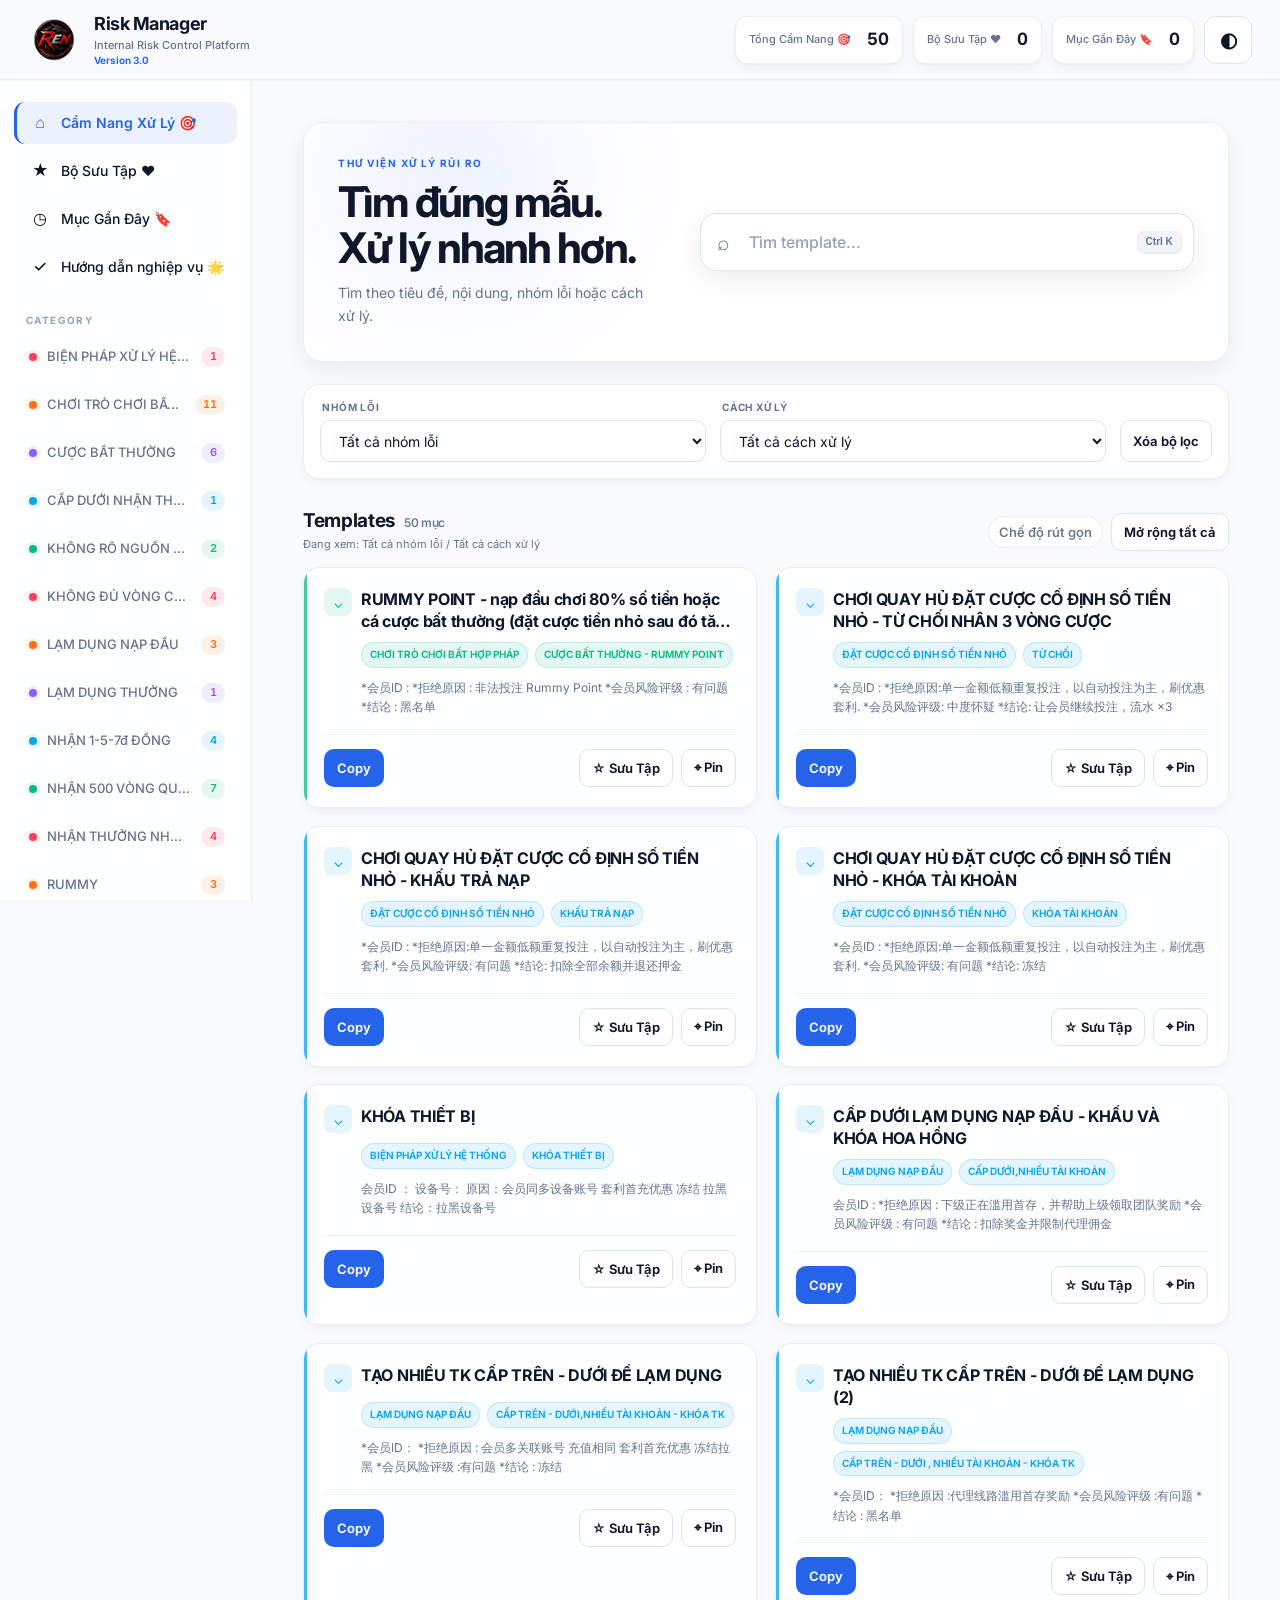
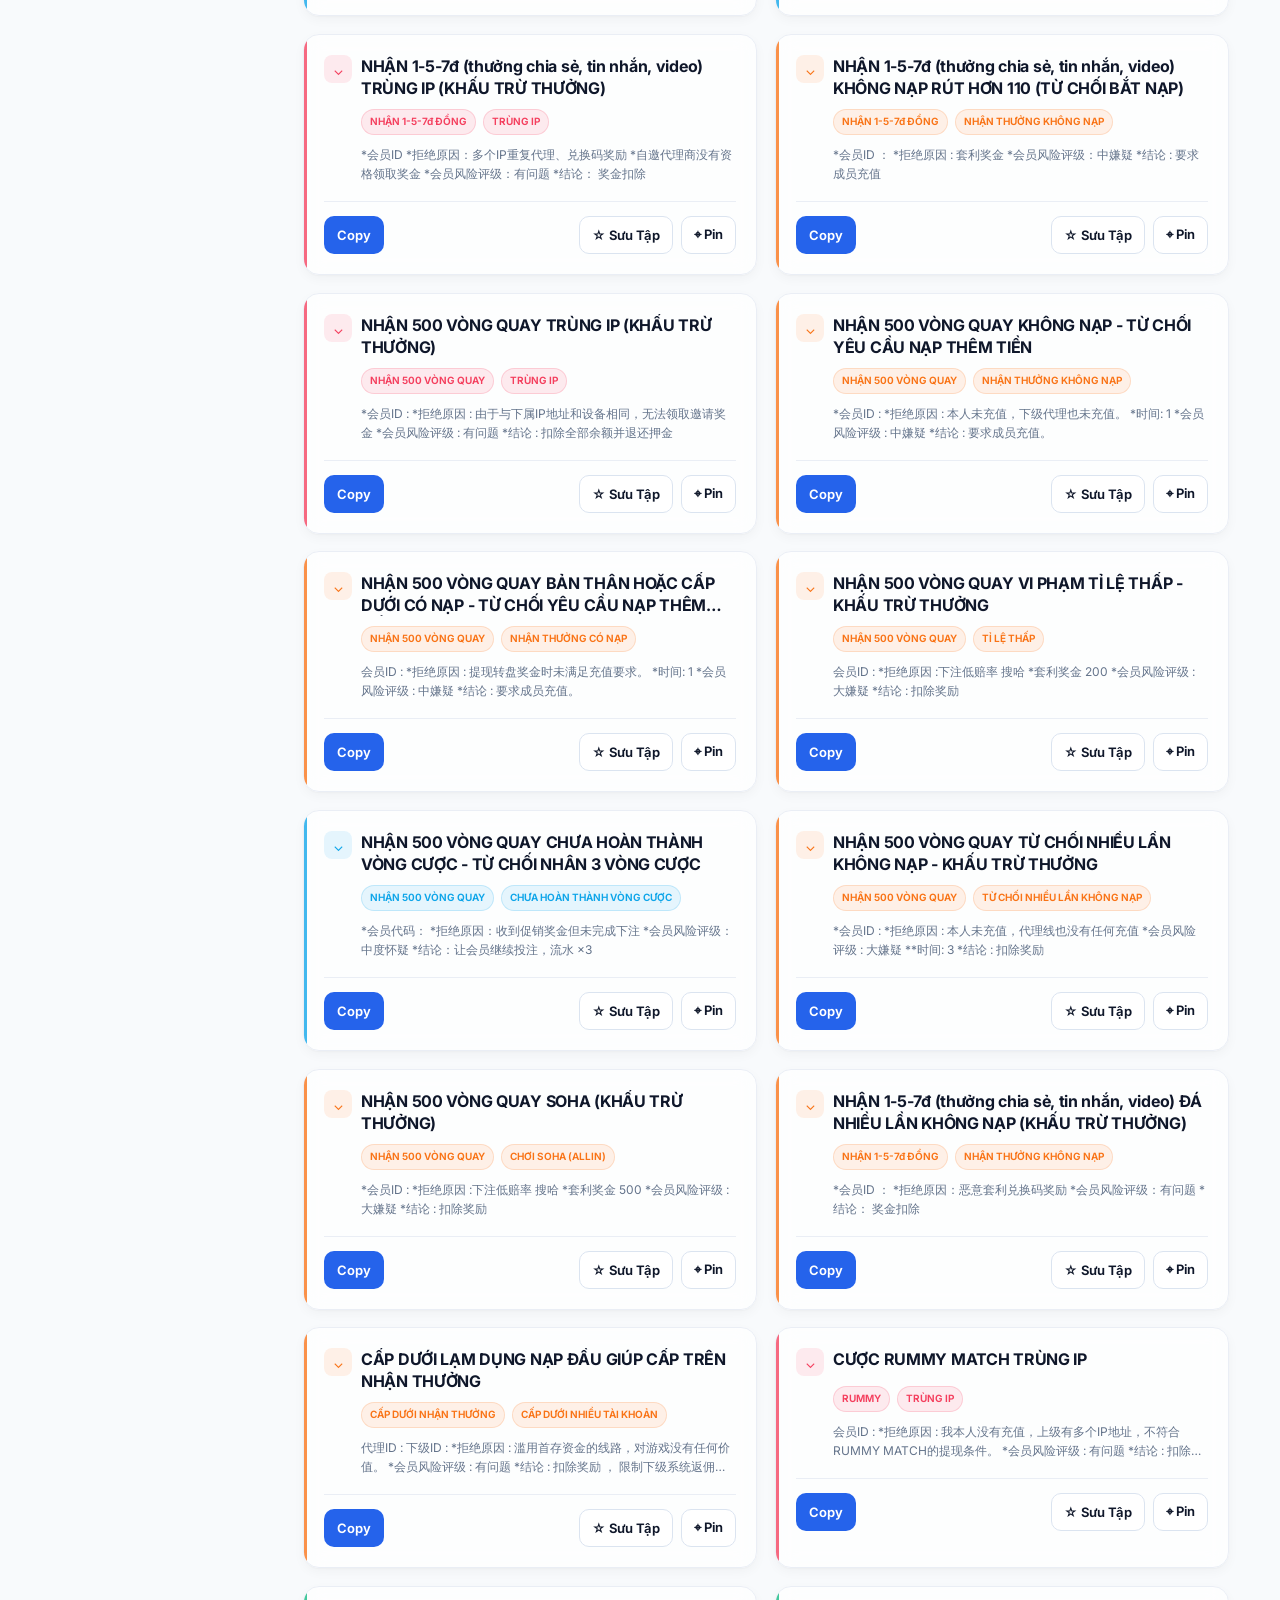
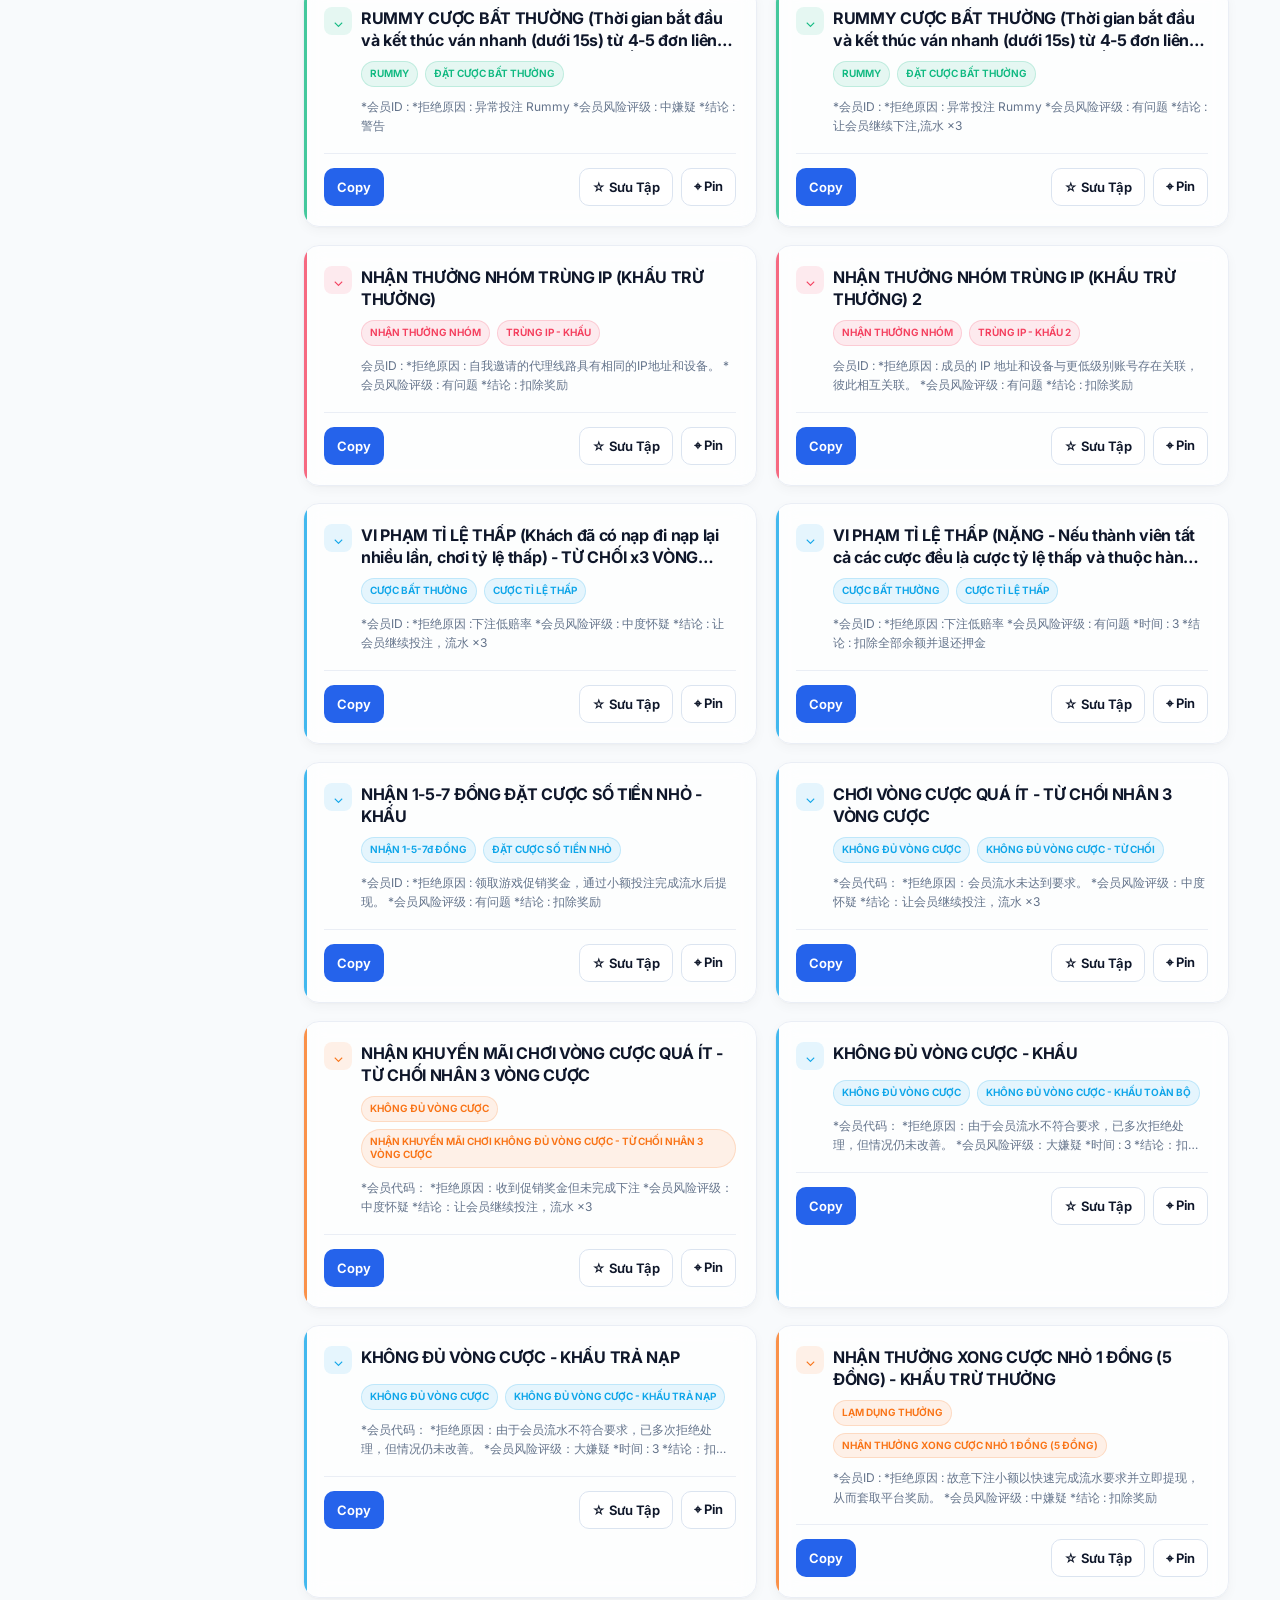
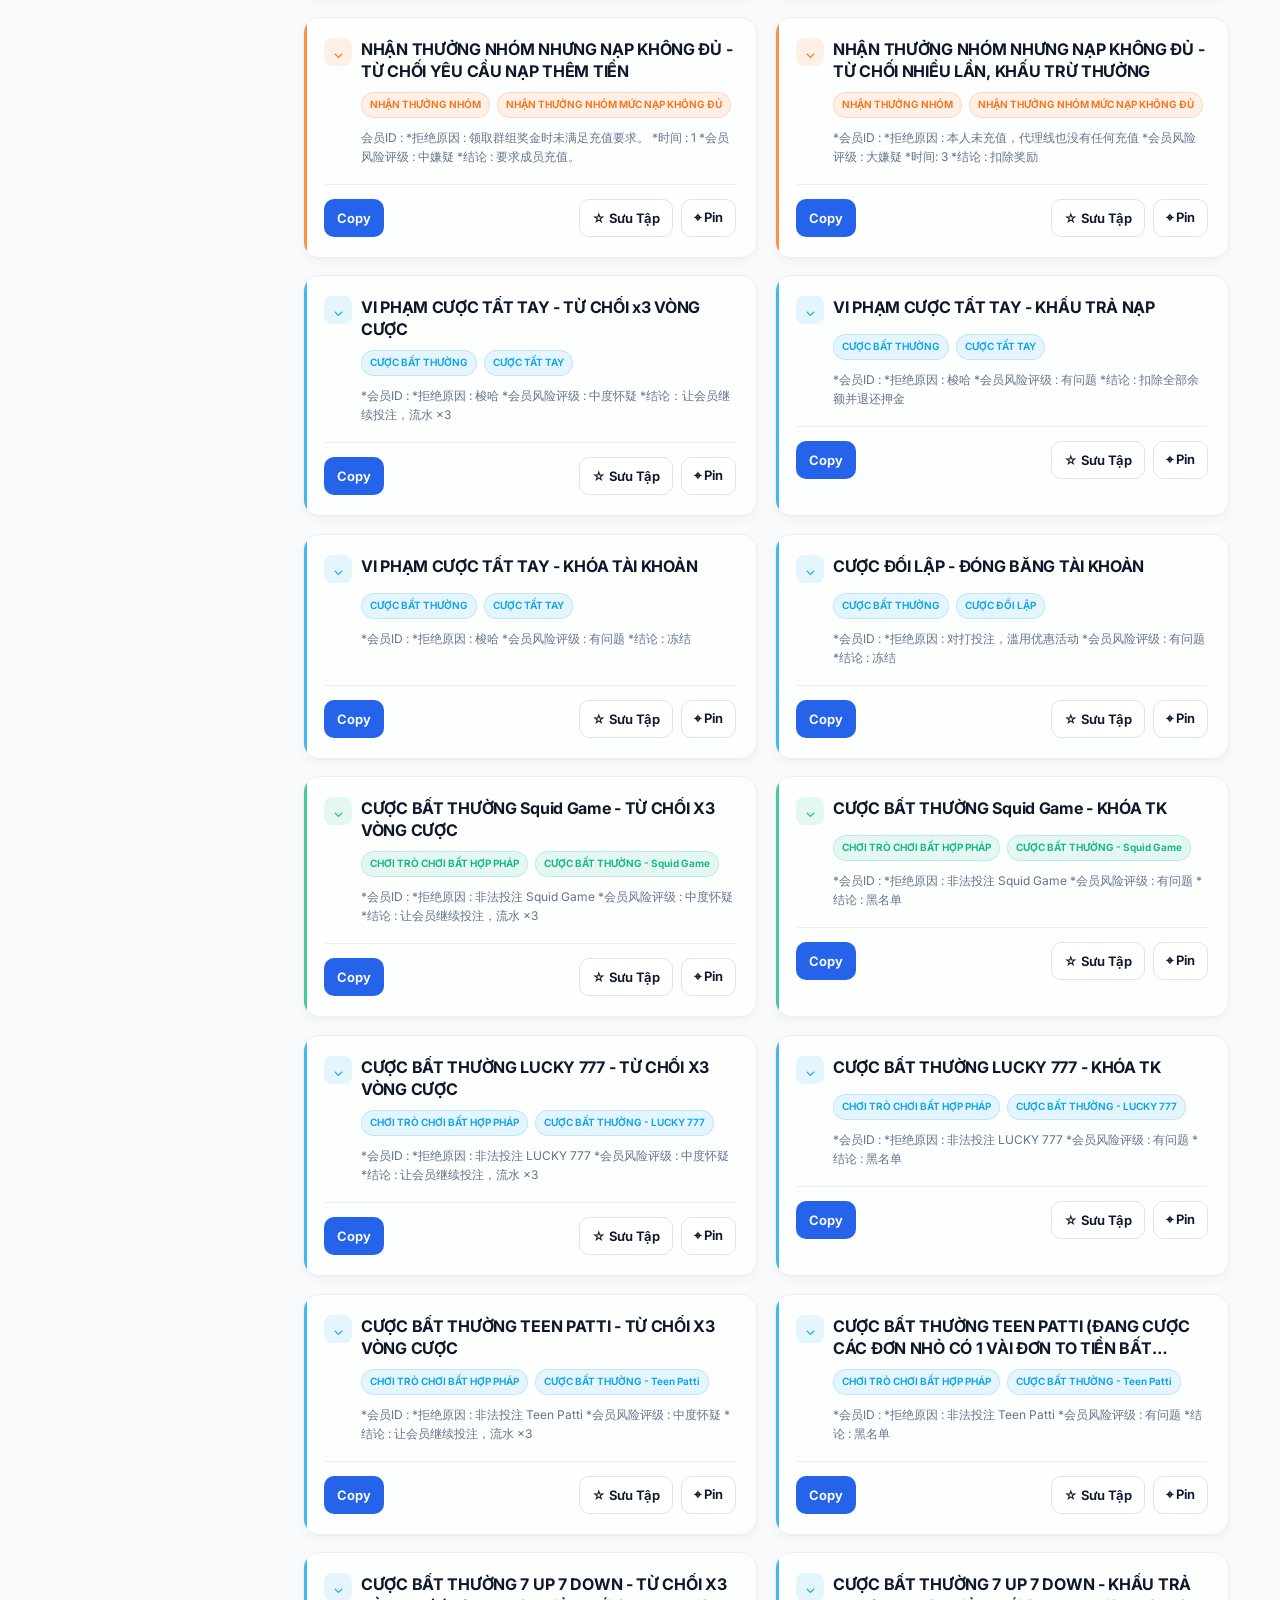
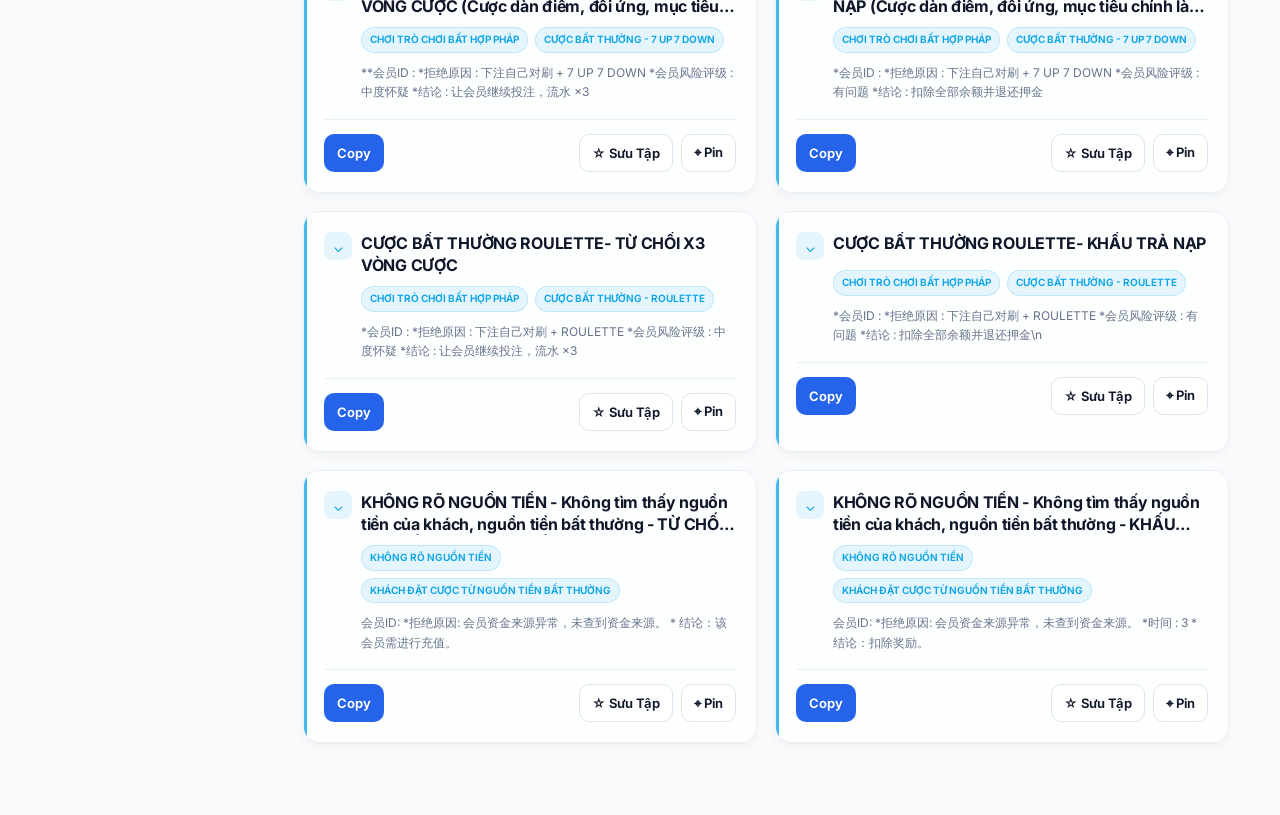
==== dashboard.html @ dbbff7d3 "Rename index.html to dashboard.html" ====
<!doctype html>
<html lang="vi" data-theme="light">
<head>
  <meta charset="utf-8" />
  <meta name="viewport" content="width=device-width,initial-scale=1" />
  <title>Quản lý Rủi ro — Risk Manager</title>
  <link href="https://fonts.googleapis.com/css?family=Inter:400,500,600,700&display=swap" rel="stylesheet">
  <style>
    :root {
      --bg: #f4f6f8;
      --bg-soft: #ffffff;
      --panel: rgba(255, 255, 255, 0.92);
      --panel-2: rgba(255, 247, 237, 0.98);
      --text: #17202a;
      --muted: #667085;
      --border: #e5d7c6;
      --border-2: #d8c2a8;
      --accent: #b45309;
      --accent-2: #9a3412;
      --accent-soft: rgba(245, 158, 11, 0.09);
      --card-bg: #fff7ed;
      --block-bg: #ffedd5;
      --shadow: 0 10px 28px rgba(16, 24, 40, 0.08);
      --shadow-strong: 0 14px 36px rgba(16, 24, 40, 0.12);
      --maxw: 1220px;
    }

    [data-theme="dark"] {
      --bg: #111318;
      --bg-soft: #171b22;
      --panel: rgba(20, 24, 31, 0.92);
      --panel-2: rgba(27, 31, 39, 0.98);
      --text: #e8ecf2;
      --muted: #aab2bf;
      --border: #2a3340;
      --border-2: #384354;
      --accent: #f59e0b;
      --accent-2: #f97316;
      --accent-soft: rgba(245, 158, 11, 0.11);
      --card-bg: #1b2028;
      --block-bg: #202734;
      --shadow: 0 10px 28px rgba(0, 0, 0, 0.30);
      --shadow-strong: 0 14px 36px rgba(0, 0, 0, 0.40);
    }

    * { box-sizing: border-box; }
    html, body { min-height: 100%; }

    body {
      margin: 0;
      padding: 24px;
      display: flex;
      justify-content: center;
      font-family: Inter, Arial, Helvetica, sans-serif;
      color: var(--text);
      background:
        radial-gradient(circle at top left, var(--accent-soft), transparent 32%),
        linear-gradient(180deg, var(--bg), var(--bg));
      transition: background 0.25s ease, color 0.25s ease;
      overflow-x: hidden;
    }

    .wrap {
      position: relative;
      width: 100%;
      max-width: var(--maxw);
      background: var(--panel);
      border: 1px solid var(--border);
      border-radius: 22px;
      padding: 22px;
      box-shadow: var(--shadow);
      backdrop-filter: blur(8px);
      transition: background 0.25s ease, border-color 0.25s ease, box-shadow 0.25s ease;
      animation: fadeUp 0.35s ease both;
    }

    .wrap::before {
      content: '';
      position: absolute;
      inset: 0;
      border-radius: 22px;
      padding: 1px;
      background: linear-gradient(135deg, transparent, rgba(245, 158, 11, 0.14), transparent 70%);
      -webkit-mask: linear-gradient(#fff 0 0) content-box, linear-gradient(#fff 0 0);
      -webkit-mask-composite: xor;
      mask-composite: exclude;
      pointer-events: none;
      opacity: 0.9;
    }

    .topbar {
      display: flex;
      justify-content: space-between;
      gap: 16px;
      align-items: flex-start;
      flex-wrap: wrap;
      margin-bottom: 14px;
    }

    h1 {
      margin: 0 0 8px;
      font-size: clamp(26px, 3vw, 34px);
      letter-spacing: -0.2px;
      color: var(--accent);
      transition: color 0.25s ease;
    }

    .lead {
      margin: 0;
      color: var(--muted);
      line-height: 1.55;
      max-width: 860px;
    }

    .controls-top {
      display: flex;
      gap: 10px;
      flex-wrap: wrap;
      justify-content: flex-end;
      align-items: center;
    }

    .theme-toggle,
    .tab-btn,
    .global-btn {
      border: 1px solid var(--border-2);
      background: var(--panel-2);
      color: var(--text);
      padding: 10px 14px;
      border-radius: 12px;
      cursor: pointer;
      transition: transform 0.18s ease, box-shadow 0.18s ease, border-color 0.18s ease, background 0.18s ease;
    }

    .theme-toggle:hover,
    .tab-btn:hover,
    .global-btn:hover {
      transform: translateY(-1px);
      border-color: var(--accent);
      box-shadow: var(--shadow-strong);
    }

    .tabs {
      display: flex;
      gap: 8px;
      flex-wrap: wrap;
      margin: 18px 0 14px;
    }

    .tab-btn.active {
      background: var(--accent);
      color: #fff;
      border-color: var(--accent);
    }

    .filters {
      display: flex;
      gap: 12px;
      flex-wrap: wrap;
      margin-top: 10px;
      align-items: end;
    }

    .field {
      flex: 1;
      min-width: 220px;
    }

    .field label {
      display: block;
      margin-bottom: 8px;
      font-size: 13px;
      color: var(--muted);
    }

    select, input {
      width: 100%;
      height: 44px;
      padding: 0 14px;
      border-radius: 12px;
      border: 1px solid var(--border);
      background: var(--bg-soft);
      color: var(--text);
      outline: none;
      transition: border-color 0.18s ease, box-shadow 0.18s ease, transform 0.18s ease, background 0.25s ease, color 0.25s ease;
    }

    select:focus, input:focus {
      border-color: var(--accent);
      box-shadow: 0 0 0 3px var(--accent-soft);
      transform: translateY(-1px);
    }

    .stats {
      display: flex;
      gap: 10px;
      flex-wrap: wrap;
      margin-top: 14px;
      align-items: center;
    }

    .badge {
      display: inline-flex;
      align-items: center;
      gap: 8px;
      padding: 8px 12px;
      border-radius: 999px;
      background: var(--accent-soft);
      border: 1px solid rgba(245, 158, 11, 0.16);
      color: var(--text);
      font-size: 13px;
    }

    .panel {
      margin-top: 16px;
      background: var(--panel);
      border: 1px solid var(--border);
      border-radius: 18px;
      padding: 16px;
      box-shadow: var(--shadow);
      transition: background 0.25s ease, border-color 0.25s ease, box-shadow 0.25s ease;
      min-width: 0;
    }

    .results-head,
    .sticky-head {
      display: flex;
      justify-content: space-between;
      align-items: center;
      gap: 12px;
      flex-wrap: wrap;
      margin-bottom: 14px;
    }

    .results-title,
    .sticky-title {
      font-size: 14px;
      color: var(--muted);
    }

    .layout {
      display: grid;
      grid-template-columns: minmax(0, 1fr) var(--sidebar-w, 320px);
      gap: 16px;
      align-items: start;
      margin-top: 16px;
    }

    .grid {
      display: grid;
      grid-template-columns: 1fr;
      gap: 16px;
    }

    .card {
      position: relative;
      overflow: hidden;
      padding: 16px;
      border-radius: 18px;
      background: var(--card-bg);
      border: 1px solid #f0d7bc;
      box-shadow: 0 1px 3px rgba(16, 24, 40, 0.05);
      opacity: 0;
      transform: translateY(10px);
      animation: cardIn 0.38s ease forwards;
      transition: transform 0.22s ease, box-shadow 0.22s ease, border-color 0.22s ease, background 0.25s ease;
    }

    [data-theme="dark"] .card { border-color: #303844; }

    .card:hover {
      transform: translateY(-2px);
      box-shadow: var(--shadow-strong);
      border-color: var(--border-2);
    }

    .card-top {
      display: flex;
      justify-content: space-between;
      align-items: start;
      gap: 12px;
      margin-bottom: 10px;
      cursor: pointer;
      user-select: none;
    }

    .card-top .title-wrap {
      display: flex;
      align-items: center;
      gap: 10px;
      min-width: 0;
      flex: 1;
    }

    .chev {
      width: 26px;
      height: 26px;
      border-radius: 999px;
      display: inline-flex;
      align-items: center;
      justify-content: center;
      background: var(--accent-soft);
      color: var(--accent);
      flex: 0 0 auto;
      transition: transform 0.2s ease;
    }

    .card[data-open="1"] .chev { transform: rotate(180deg); }

    .title {
      margin: 0;
      font-size: 18px;
      line-height: 1.35;
      color: var(--text);
      word-break: break-word;
    }

    .title:hover { color: var(--accent); }

    .mini-tags {
      display: flex;
      gap: 6px;
      flex-wrap: wrap;
      justify-content: flex-end;
    }

    .tag {
      font-size: 11px;
      line-height: 1;
      padding: 6px 8px;
      border-radius: 999px;
      background: var(--accent-soft);
      border: 1px solid rgba(245, 158, 11, 0.16);
      color: var(--accent-2);
    }

    .content-group {
      display: grid;
      gap: 10px;
      margin-top: 12px;
    }

    .copy-block {
      border: 1px solid #f0d7bc;
      border-radius: 14px;
      background: var(--block-bg);
      padding: 12px;
      cursor: pointer;
      transition: transform 0.18s ease, box-shadow 0.18s ease, border-color 0.18s ease, background 0.18s ease;
    }

    [data-theme="dark"] .copy-block { border-color: #333c49; }

    .copy-block:hover {
      border-color: var(--accent);
      box-shadow: 0 10px 22px rgba(16, 24, 40, 0.06);
      transform: translateY(-1px);
      background: rgba(255, 237, 213, 0.96);
    }

    [data-theme="dark"] .copy-block:hover { background: #252d3b; }

    .copy-block-head {
      display: flex;
      justify-content: space-between;
      gap: 12px;
      align-items: center;
      flex-wrap: wrap;
      margin-bottom: 8px;
    }

    .copy-label {
      font-size: 12px;
      color: var(--muted);
      letter-spacing: 0.2px;
      text-transform: uppercase;
    }

    .content {
      margin: 0;
      white-space: pre-line;
      word-break: break-word;
      color: var(--text);
      line-height: 1.55;
      font-size: 14px;
      min-height: 24px;
    }

    .card-actions,
    .sticky-actions {
      display: flex;
      justify-content: flex-end;
      gap: 8px;
      margin-top: 14px;
      flex-wrap: wrap;
    }

    button {
      border: none;
      cursor: pointer;
      padding: 10px 14px;
      border-radius: 12px;
      background: var(--accent);
      color: #fff;
      box-shadow: 0 6px 16px rgba(180, 35, 24, 0.14);
      transition: transform 0.18s ease, box-shadow 0.18s ease, opacity 0.18s ease, background 0.18s ease;
    }

    button:hover {
      transform: translateY(-1px);
      box-shadow: 0 10px 22px rgba(180, 35, 24, 0.18);
    }

    button:active {
      transform: translateY(1px);
      opacity: 0.96;
    }

    .ghost {
      background: var(--panel-2);
      color: var(--text);
      border: 1px solid var(--border);
      box-shadow: none;
    }

    .ghost:hover {
      border-color: var(--accent);
      background: var(--accent-soft);
    }

    .small {
      padding: 8px 12px;
      font-size: 13px;
    }

    .empty {
      padding: 20px;
      text-align: center;
      border-radius: 16px;
      border: 1px dashed var(--border-2);
      color: var(--muted);
      background: rgba(127, 127, 127, 0.04);
    }

    .footer {
      margin-top: 14px;
      color: var(--muted);
      font-size: 13px;
      line-height: 1.5;
    }

    .toast {
      position: fixed;
      left: 50%;
      bottom: 20px;
      transform: translateX(-50%) translateY(16px);
      opacity: 0;
      background: rgba(16, 24, 40, 0.92);
      color: #fff;
      padding: 11px 16px;
      border-radius: 12px;
      box-shadow: 0 10px 24px rgba(16, 24, 40, 0.2);
      z-index: 9999;
      transition: opacity 0.22s ease, transform 0.22s ease;
      pointer-events: none;
    }

    .toast.show {
      opacity: 1;
      transform: translateX(-50%) translateY(0);
    }

    .sticky-list {
      display: grid;
      gap: 12px;
    }

    .sticky-item {
      border: 1px solid #f0d7bc;
      background: var(--card-bg);
      border-radius: 18px;
      padding: 14px;
      cursor: pointer;
      transition: transform 0.18s ease, box-shadow 0.18s ease, border-color 0.18s ease, background 0.18s ease;
      box-shadow: 0 1px 3px rgba(16, 24, 40, 0.05);
    }

    [data-theme="dark"] .sticky-item { border-color: #303844; }

    .sticky-item:hover {
      transform: translateY(-1px);
      border-color: var(--accent);
      box-shadow: var(--shadow-strong);
    }

    .sticky-item-title {
      margin: 0 0 6px;
      font-size: 15px;
      color: var(--text);
      line-height: 1.35;
    }

    .sticky-item-head {
      display: flex;
      justify-content: space-between;
      align-items: center;
      gap: 12px;
      cursor: pointer;
      user-select: none;
      margin-bottom: 10px;
    }

    .sticky-chevron {
      width: 24px;
      height: 24px;
      border-radius: 999px;
      display: inline-flex;
      align-items: center;
      justify-content: center;
      background: var(--accent-soft);
      color: var(--accent);
      flex: 0 0 auto;
      transition: transform 0.2s ease;
    }

    .sticky-item[data-open="1"] .sticky-chevron { transform: rotate(180deg); }

    .sticky-item-body {
      display: grid;
      gap: 10px;
    }

    .sticky-item-content {
      margin: 0;
      white-space: pre-line;
      word-break: break-word;
      color: var(--text);
      font-size: 13px;
      line-height: 1.5;
    }

    @keyframes fadeUp { from { opacity: 0; transform: translateY(10px); } to { opacity: 1; transform: translateY(0); } }
    @keyframes cardIn { from { opacity: 0; transform: translateY(10px) scale(0.988); } to { opacity: 1; transform: translateY(0) scale(1); } }

    @media (max-width: 1080px) {
      .layout { grid-template-columns: 1fr; }
      :root { --sidebar-w: auto; }
    }

    @media (max-width: 760px) {
      body { padding: 14px; }
      .wrap { padding: 16px; border-radius: 18px; }
      .field { min-width: 100%; }
      .card-top { flex-direction: column; }
      .mini-tags { justify-content: flex-start; }
      .results-head, .sticky-head { align-items: flex-start; }
    }

    @media (prefers-reduced-motion: reduce) {
      *, *::before, *::after {
        animation-duration: 0.01ms !important;
        animation-iteration-count: 1 !important;
        transition-duration: 0.01ms !important;
        scroll-behavior: auto !important;
      }
    }

    /* Professional Dashboard v3 — presentation layer only */
    :root {
      --bg: #f5f7fa;
      --bg-soft: #ffffff;
      --panel: rgba(255, 255, 255, 0.86);
      --panel-2: #f8fafc;
      --text: #111827;
      --muted: #667085;
      --border: #e5eaf1;
      --border-2: #d6dde8;
      --accent: #2563eb;
      --accent-2: #1d4ed8;
      --accent-soft: rgba(37, 99, 235, .09);
      --card-bg: #fff;
      --block-bg: #f8fafc;
      --shadow: 0 8px 24px rgba(15, 23, 42, .08);
      --shadow-strong: 0 18px 42px rgba(15, 23, 42, .12);
      --sidebar-width: 248px;
    }

    [data-theme="dark"] {
      --bg: #0c111b;
      --bg-soft: #151c28;
      --panel: rgba(20, 27, 39, .88);
      --panel-2: #182130;
      --text: #eef2f7;
      --muted: #9aa7b8;
      --border: #263245;
      --border-2: #35445a;
      --accent: #60a5fa;
      --accent-2: #93c5fd;
      --accent-soft: rgba(96, 165, 250, .12);
      --card-bg: #151d2a;
      --block-bg: #111925;
      --shadow: 0 8px 24px rgba(0, 0, 0, .28);
      --shadow-strong: 0 18px 42px rgba(0, 0, 0, .38);
    }

    html { scroll-behavior: smooth; }
    body {
      display: block;
      padding: 0;
      background:
        radial-gradient(circle at 82% -10%, rgba(37, 99, 235, .12), transparent 31%),
        var(--bg);
      font-size: 14px;
    }

    button, input, select { font: inherit; }
    button:focus-visible, input:focus-visible, select:focus-visible {
      outline: 3px solid rgba(37, 99, 235, .22);
      outline-offset: 2px;
    }

    .app-shell { min-height: 100vh; }
    .app-header {
      position: sticky;
      top: 0;
      z-index: 100;
      min-height: 76px;
      display: flex;
      align-items: center;
      justify-content: space-between;
      gap: 24px;
      padding: 12px 28px;
      background: var(--panel);
      border-bottom: 1px solid var(--border);
      backdrop-filter: blur(18px);
      -webkit-backdrop-filter: blur(18px);
    }

    .brand { display: flex; align-items: center; gap: 12px; min-width: 230px; }
    .brand-mark {
      width: 44px;
      height: 44px;
      display: grid;
      place-items: center;
      border-radius: 14px;
      color: #fff;
      background: linear-gradient(145deg, #3b82f6, #1d4ed8);
      box-shadow: 0 10px 22px rgba(37, 99, 235, .24);
      font-size: 21px;
    }
    .brand-title { font-size: 17px; font-weight: 750; letter-spacing: -.25px; }
    .brand-version { margin-top: 2px; color: var(--muted); font-size: 11px; }
    .brand-version span { margin-left: 5px; color: var(--accent); font-weight: 700; }

    .header-stats { display: flex; align-items: center; justify-content: flex-end; gap: 10px; }
    .stat-card {
      min-width: 106px;
      display: flex;
      align-items: center;
      justify-content: space-between;
      gap: 14px;
      padding: 9px 12px;
      border: 1px solid var(--border);
      border-radius: 12px;
      background: var(--bg-soft);
    }
    .stat-card span { color: var(--muted); font-size: 11px; }
    .stat-card strong { color: var(--text); font-size: 16px; }
    .icon-button { width: 42px; height: 42px; padding: 0; font-size: 20px; }

    .workspace { display: grid; grid-template-columns: var(--sidebar-width) minmax(0, 1fr); }
    .sidebar {
      position: sticky;
      top: 76px;
      height: calc(100vh - 76px);
      overflow-y: auto;
      padding: 20px 14px;
      background: var(--panel);
      border-right: 1px solid var(--border);
      backdrop-filter: blur(16px);
    }
    .side-nav { display: grid; gap: 5px; }
    .sidebar .tab-btn,
    .category-button {
      width: 100%;
      display: flex;
      align-items: center;
      gap: 11px;
      padding: 10px 12px;
      border: 0;
      border-radius: 11px;
      background: transparent;
      color: var(--muted);
      box-shadow: none;
      text-align: left;
      font-weight: 600;
    }
    .sidebar .tab-btn span,
    .category-dot { width: 22px; text-align: center; font-size: 16px; }
    .sidebar .tab-btn:hover,
    .sidebar .tab-btn.active,
    .category-button:hover,
    .category-button.active {
      color: var(--accent);
      background: var(--accent-soft);
      transform: none;
      box-shadow: none;
    }
    .sidebar-label {
      margin: 24px 12px 8px;
      color: var(--muted);
      font-size: 10px;
      font-weight: 800;
      letter-spacing: .13em;
      text-transform: uppercase;
    }
    .category-list { display: grid; gap: 3px; }
    .category-button { justify-content: flex-start; font-size: 13px; font-weight: 550; }
    .category-button .category-count {
      margin-left: auto;
      padding: 2px 7px;
      border-radius: 99px;
      color: var(--muted);
      background: var(--panel-2);
      font-size: 10px;
    }
    .category-dot { width: 9px; height: 9px; border-radius: 99px; background: #64748b; }
    .category-button:nth-child(5n+1) .category-dot { background: #ef4444; }
    .category-button:nth-child(5n+2) .category-dot { background: #f97316; }
    .category-button:nth-child(5n+3) .category-dot { background: #8b5cf6; }
    .category-button:nth-child(5n+4) .category-dot { background: #0ea5e9; }
    .category-button:nth-child(5n+5) .category-dot { background: #10b981; }
    .sidebar-tip {
      display: flex;
      align-items: center;
      gap: 10px;
      margin: 24px 5px 0;
      padding: 11px;
      border: 1px solid var(--border);
      border-radius: 12px;
      color: var(--muted);
      background: var(--panel-2);
    }
    .sidebar-tip > span { font-size: 19px; }
    .sidebar-tip strong, .sidebar-tip small { display: block; }
    .sidebar-tip strong { color: var(--text); font-size: 11px; }
    .sidebar-tip small { margin-top: 2px; font-size: 10px; }

    .main-content { width: 100%; max-width: 1500px; min-width: 0; padding: 32px clamp(22px, 4vw, 58px) 60px; }
    .hero {
      display: grid;
      grid-template-columns: minmax(280px, .75fr) minmax(360px, 1.25fr);
      align-items: end;
      gap: 36px;
      margin-bottom: 22px;
    }
    .eyebrow { margin-bottom: 8px; color: var(--accent); font-size: 10px; font-weight: 800; letter-spacing: .15em; }
    h1 { margin: 0; color: var(--text); font-size: clamp(27px, 3vw, 40px); letter-spacing: -.04em; }
    .lead { margin-top: 9px; font-size: 13px; }
    .search-wrap { position: relative; }
    .search-wrap input {
      height: 58px;
      padding: 0 88px 0 48px;
      border-radius: 17px;
      border-color: var(--border);
      background: var(--bg-soft);
      box-shadow: 0 8px 28px rgba(15, 23, 42, .07);
      font-size: 16px;
    }
    .search-wrap input:focus { transform: none; box-shadow: 0 0 0 4px var(--accent-soft), var(--shadow); }
    .search-icon { position: absolute; left: 17px; top: 50%; z-index: 2; transform: translateY(-50%); color: var(--muted); font-size: 23px; }
    kbd {
      position: absolute;
      right: 12px;
      top: 50%;
      transform: translateY(-50%);
      padding: 5px 8px;
      border: 1px solid var(--border);
      border-bottom-width: 2px;
      border-radius: 7px;
      color: var(--muted);
      background: var(--panel-2);
      font: 600 10px/1 Inter, sans-serif;
    }

    .filter-bar {
      display: grid;
      grid-template-columns: minmax(180px, 1fr) minmax(180px, 1fr) auto;
      gap: 12px;
      align-items: end;
      margin-bottom: 28px;
      padding: 14px;
      border: 1px solid var(--border);
      border-radius: 16px;
      background: var(--panel);
      box-shadow: 0 4px 18px rgba(15, 23, 42, .04);
    }
    .filter-bar .field { min-width: 0; }
    .field label { margin: 0 0 6px 2px; font-size: 10px; font-weight: 700; text-transform: uppercase; letter-spacing: .06em; }
    select, input { height: 42px; border-radius: 11px; }
    .filter-bar > button { height: 42px; }

    .results-head { margin: 0 0 14px; }
    .section-title { color: var(--text); font-size: 18px; font-weight: 750; }
    .section-title span { margin-left: 6px; color: var(--muted); font-size: 12px; font-weight: 550; }
    .results-title { margin-top: 4px; font-size: 11px; }
    .view-actions { display: flex; align-items: center; gap: 8px; flex-wrap: wrap; }
    .badge { padding: 7px 10px; border-color: var(--border); color: var(--muted); background: var(--panel-2); }
    .grid { grid-template-columns: repeat(2, minmax(0, 1fr)); gap: 16px; }

    .card, .sticky-item {
      overflow: hidden;
      padding: 18px;
      border: 1px solid var(--border);
      border-radius: 18px;
      background: var(--card-bg);
      box-shadow: 0 5px 18px rgba(15, 23, 42, .055);
    }
    .card::before, .sticky-item::before {
      content: "";
      position: absolute;
      inset: 0 auto 0 0;
      width: 4px;
      background: var(--tone, #64748b);
    }
    .sticky-item { position: relative; }
    .card[data-tone="red"], .sticky-item[data-tone="red"] { --tone: #ef4444; --tone-soft: rgba(239, 68, 68, .09); }
    .card[data-tone="orange"], .sticky-item[data-tone="orange"] { --tone: #f97316; --tone-soft: rgba(249, 115, 22, .09); }
    .card[data-tone="purple"], .sticky-item[data-tone="purple"] { --tone: #8b5cf6; --tone-soft: rgba(139, 92, 246, .09); }
    .card[data-tone="gray"], .sticky-item[data-tone="gray"] { --tone: #64748b; --tone-soft: rgba(100, 116, 139, .09); }
    .card[data-tone="green"], .sticky-item[data-tone="green"] { --tone: #10b981; --tone-soft: rgba(16, 185, 129, .09); }
    .card[data-tone="blue"], .sticky-item[data-tone="blue"] { --tone: #0ea5e9; --tone-soft: rgba(14, 165, 233, .09); }
    [data-theme="dark"] .card, [data-theme="dark"] .sticky-item { border-color: var(--border); }
    .card:hover, .sticky-item:hover { transform: translateY(-3px); border-color: var(--border-2); box-shadow: var(--shadow); }
    .card-top { margin-bottom: 9px; }
    .chev, .sticky-chevron { background: var(--tone-soft, var(--accent-soft)); color: var(--tone, var(--accent)); }
    .title { font-size: 16px; letter-spacing: -.015em; }
    .tag {
      border: 0;
      color: var(--tone, var(--accent-2));
      background: var(--tone-soft, var(--accent-soft));
      font-weight: 650;
    }
    .card-preview {
      display: -webkit-box;
      overflow: hidden;
      min-height: 40px;
      margin: 9px 0 0 36px;
      color: var(--muted);
      font-size: 12px;
      line-height: 1.6;
      -webkit-line-clamp: 2;
      -webkit-box-orient: vertical;
    }
    .card[data-open="1"] .card-preview { display: none; }
    .content-group { margin-top: 16px; }
    .copy-block { border-color: var(--border); background: var(--block-bg); cursor: default; }
    .copy-block:hover { border-color: var(--border-2); background: var(--block-bg); transform: none; box-shadow: none; }
    [data-theme="dark"] .copy-block, [data-theme="dark"] .copy-block:hover { border-color: var(--border); background: var(--block-bg); }
    .copy-label { color: var(--tone, var(--accent)); font-weight: 750; }
    .card-actions, .sticky-actions { align-items: center; padding-top: 12px; border-top: 1px solid var(--border); }
    button { border-radius: 10px; background: var(--accent); box-shadow: 0 5px 14px rgba(37, 99, 235, .18); font-weight: 650; }
    button:hover { box-shadow: 0 8px 18px rgba(37, 99, 235, .22); }
    .primary-copy { margin-right: auto; }
    .ghost { border-color: var(--border); background: var(--bg-soft); }
    .ghost:hover { border-color: var(--accent); background: var(--accent-soft); }
    .danger { color: #dc2626; }
    .danger:hover { border-color: #ef4444; background: rgba(239, 68, 68, .08); }
    .toast { left: auto; right: 24px; bottom: 24px; transform: translateY(16px); border-radius: 12px; background: #111827; }
    .toast::before { content: "✓"; margin-right: 8px; color: #34d399; font-weight: 900; }
    .toast.show { transform: translateY(0); }
    .sticky-list { grid-template-columns: repeat(2, minmax(0, 1fr)); gap: 16px; }
    .sticky-item-title { font-size: 15px; }
    .page-heading {
      display: flex;
      justify-content: space-between;
      align-items: end;
      min-height: 112px;
      margin-bottom: 26px;
      padding: 26px;
      border: 1px solid var(--border);
      border-radius: 20px;
      background: linear-gradient(135deg, var(--panel), var(--accent-soft));
      box-shadow: var(--shadow);
    }
    .page-heading h2 { margin: 0; font-size: 30px; letter-spacing: -.035em; }
    .page-heading p { margin: 6px 0 0; color: var(--muted); }
    .empty { grid-column: 1 / -1; padding: 42px 20px; background: var(--panel); }

    @media (max-width: 1080px) {
      :root { --sidebar-width: 214px; }
      .header-stats .stat-card { display: none; }
      .hero { grid-template-columns: 1fr; gap: 20px; }
      .grid, .sticky-list { grid-template-columns: 1fr; }
    }
    @media (max-width: 760px) {
      .app-header { padding: 11px 14px; }
      .brand-version { display: none; }
      .workspace { grid-template-columns: 1fr; }
      .sidebar {
        position: sticky;
        top: 68px;
        z-index: 90;
        width: 100%;
        height: auto;
        padding: 8px 12px;
        border-right: 0;
        border-bottom: 1px solid var(--border);
      }
      .side-nav { display: flex; overflow-x: auto; }
      .sidebar .tab-btn { width: auto; min-width: max-content; }
      .sidebar-label, .category-list, .sidebar-tip { display: none; }
      .main-content { padding: 24px 14px 44px; }
      .filter-bar { grid-template-columns: 1fr; }
      .hero { margin-bottom: 16px; }
      .search-wrap input { height: 54px; }
      .card-top { flex-direction: row; }
      .mini-tags { justify-content: flex-end; }
      .toast { right: 14px; bottom: 14px; left: 14px; text-align: center; }
    }

    /* UI motion layer — presentation only, no business logic changes */
    :root {
      --motion-fast: 180ms;
      --motion-base: 250ms;
      --motion-ease: cubic-bezier(.2, .8, .2, 1);
      --dashboard-shadow: 0 8px 24px rgba(15, 23, 42, .08);
      --dashboard-shadow-hover: 0 16px 40px rgba(37, 99, 235, .12);
    }

    /* Card title occupies its own row; long tags wrap below it. */
    .card-top {
      display: flex;
      flex-direction: column;
      align-items: stretch;
      justify-content: flex-start;
      gap: 10px;
      width: 100%;
      min-width: 0;
      margin-bottom: 10px;
    }

    .card-top .title-wrap {
      width: 100%;
      min-width: 0;
      align-items: flex-start;
    }

    .card-top .title {
      min-width: 0;
      max-width: 100%;
      overflow-wrap: anywhere;
      word-break: normal;
    }

    .card-top .mini-tags {
      width: 100%;
      min-width: 0;
      padding-left: 36px;
      justify-content: flex-start;
      align-items: flex-start;
      flex-wrap: wrap;
    }

    .card-top .tag {
      max-width: 100%;
      line-height: 1.35;
      white-space: normal;
      overflow-wrap: anywhere;
      word-break: normal;
    }

    .card,
    .sticky-item {
      transition:
        transform var(--motion-base) var(--motion-ease),
        box-shadow var(--motion-base) var(--motion-ease),
        border-color var(--motion-base) var(--motion-ease),
        background-color var(--motion-base) var(--motion-ease);
      will-change: transform;
    }

    .card::before,
    .sticky-item::before {
      transition:
        background-color var(--motion-base) var(--motion-ease),
        box-shadow var(--motion-base) var(--motion-ease),
        filter var(--motion-base) var(--motion-ease);
    }

    .card:hover,
    .sticky-item:hover {
      transform: translate3d(0, -5px, 0);
      border-color: color-mix(in srgb, var(--tone, var(--accent)) 60%, var(--border));
      background-color: color-mix(in srgb, var(--card-bg) 97%, var(--accent) 3%);
      box-shadow: var(--dashboard-shadow-hover);
    }

    .card:hover::before,
    .sticky-item:hover::before {
      filter: brightness(1.12) saturate(1.08);
      box-shadow: 3px 0 14px var(--tone-soft, var(--accent-soft));
    }

    .chev,
    .sticky-chevron {
      transition:
        transform var(--motion-base) var(--motion-ease),
        background-color var(--motion-fast) ease,
        box-shadow var(--motion-fast) ease;
    }

    .card:hover .chev,
    .sticky-item:hover .sticky-chevron {
      box-shadow: 0 5px 14px var(--tone-soft, var(--accent-soft));
    }

    button,
    .tag,
    .stat-card,
    .badge,
    .category-button,
    .tab-btn,
    .copy-block {
      transition:
        transform var(--motion-fast) var(--motion-ease),
        box-shadow var(--motion-base) var(--motion-ease),
        border-color var(--motion-fast) ease,
        background-color var(--motion-fast) ease,
        color var(--motion-fast) ease;
    }

    button:hover {
      transform: scale(1.03);
      box-shadow: 0 8px 20px rgba(37, 99, 235, .16);
    }

    button:active {
      transform: scale(.97);
      transition-duration: 90ms;
    }

    .tag {
      cursor: default;
      transform-origin: center;
    }

    .tag:hover {
      transform: scale(1.02);
      background-color: color-mix(in srgb, var(--tone-soft, var(--accent-soft)) 82%, var(--tone, var(--accent)) 18%);
      box-shadow: 0 5px 14px var(--tone-soft, var(--accent-soft));
    }

    .category-button {
      position: relative;
      overflow: hidden;
      border-left: 3px solid transparent;
    }

    .category-button:hover {
      transform: translateX(2px);
      border-left-color: color-mix(in srgb, var(--accent) 55%, transparent);
      background-color: color-mix(in srgb, var(--accent-soft) 72%, transparent);
    }

    .category-button.active {
      border-left-color: var(--accent);
      background-color: var(--accent-soft);
      box-shadow: inset 0 0 0 1px color-mix(in srgb, var(--accent) 14%, transparent);
    }

    .search-wrap input {
      transition:
        border-color 200ms ease,
        box-shadow 200ms ease,
        background-color 200ms ease;
    }

    .search-wrap input:focus {
      border-color: var(--accent);
      background-color: var(--bg-soft);
      box-shadow: 0 0 0 4px var(--accent-soft), 0 10px 28px rgba(37, 99, 235, .10);
    }

    .stat-card,
    .page-heading,
    .filter-bar {
      transition:
        transform var(--motion-base) var(--motion-ease),
        box-shadow var(--motion-base) var(--motion-ease),
        border-color var(--motion-base) var(--motion-ease);
    }

    .stat-card:hover {
      transform: translateY(-2px);
      border-color: color-mix(in srgb, var(--accent) 35%, var(--border));
      box-shadow: var(--dashboard-shadow);
    }

    .card-actions,
    .sticky-actions {
      transition: border-color var(--motion-base) ease;
    }

    .ui-motion-content {
      overflow: hidden;
      transform-origin: top center;
      transition:
        max-height var(--motion-base) var(--motion-ease),
        opacity 220ms ease,
        transform var(--motion-base) var(--motion-ease),
        margin-top var(--motion-base) var(--motion-ease);
      will-change: max-height, opacity, transform;
    }

    .is-copied {
      color: #fff !important;
      border-color: #10b981 !important;
      background: #10b981 !important;
      box-shadow: 0 8px 20px rgba(16, 185, 129, .20) !important;
    }

    .card,
    .card-top,
    .sticky-item-head,
    button,
    select,
    .category-button,
    .tab-btn,
    .copy-block {
      cursor: pointer;
    }

    @media (prefers-reduced-motion: reduce) {
      .card,
      .sticky-item,
      button,
      .tag,
      .category-button,
      .search-wrap input,
      .ui-motion-content {
        transition: none !important;
        transform: none !important;
        animation: none !important;
      }
    }

    /* =========================================================
       RISK MANAGER PREMIUM DESIGN SYSTEM
       Final visual layer. Existing component classes and logic
       remain the source of truth.
       ========================================================= */
    :root {
      /* Brand */
      --ds-primary: #2563eb;
      --ds-secondary: #6366f1;
      --ds-accent: #06b6d4;
      --ds-success: #22c55e;
      --ds-warning: #f59e0b;
      --ds-danger: #ef4444;

      /* Neutral surfaces */
      --ds-bg: #f8fafc;
      --ds-surface: rgba(255, 255, 255, .78);
      --ds-surface-solid: #ffffff;
      --ds-surface-muted: rgba(248, 250, 252, .82);
      --ds-text: #0f172a;
      --ds-text-muted: #64748b;
      --ds-line: rgba(148, 163, 184, .20);
      --ds-line-strong: rgba(99, 102, 241, .28);

      /* Spacing */
      --space-1: 8px;
      --space-2: 12px;
      --space-3: 16px;
      --space-4: 20px;
      --space-5: 24px;
      --space-6: 32px;

      /* Shape + depth */
      --radius-sm: 10px;
      --radius-md: 14px;
      --radius-lg: 20px;
      --radius-xl: 24px;
      --shadow-xs: 0 2px 8px rgba(15, 23, 42, .04);
      --shadow-sm: 0 8px 24px rgba(15, 23, 42, .07);
      --shadow-md: 0 16px 40px rgba(37, 99, 235, .12);
      --shadow-glass: 0 24px 64px rgba(15, 23, 42, .10);

      /* Map the existing UI contract to the design system. */
      --bg: var(--ds-bg);
      --bg-soft: var(--ds-surface-solid);
      --panel: var(--ds-surface);
      --panel-2: var(--ds-surface-muted);
      --text: var(--ds-text);
      --muted: var(--ds-text-muted);
      --border: var(--ds-line);
      --border-2: var(--ds-line-strong);
      --accent: var(--ds-primary);
      --accent-2: var(--ds-secondary);
      --accent-soft: rgba(37, 99, 235, .09);
      --card-bg: rgba(255, 255, 255, .88);
      --block-bg: rgba(248, 250, 252, .88);
      --shadow: var(--shadow-sm);
      --shadow-strong: var(--shadow-md);
    }

    [data-theme="dark"] {
      --ds-bg: #0f172a;
      --ds-surface: rgba(15, 23, 42, .72);
      --ds-surface-solid: #111c31;
      --ds-surface-muted: rgba(30, 41, 59, .72);
      --ds-text: #f1f5f9;
      --ds-text-muted: #94a3b8;
      --ds-line: rgba(148, 163, 184, .16);
      --ds-line-strong: rgba(129, 140, 248, .32);
      --shadow-xs: 0 2px 10px rgba(0, 0, 0, .16);
      --shadow-sm: 0 12px 30px rgba(0, 0, 0, .22);
      --shadow-md: 0 18px 46px rgba(37, 99, 235, .15);
      --shadow-glass: 0 26px 70px rgba(0, 0, 0, .30);

      --bg: var(--ds-bg);
      --bg-soft: var(--ds-surface-solid);
      --panel: var(--ds-surface);
      --panel-2: var(--ds-surface-muted);
      --text: var(--ds-text);
      --muted: var(--ds-text-muted);
      --border: var(--ds-line);
      --border-2: var(--ds-line-strong);
      --accent: #60a5fa;
      --accent-2: #818cf8;
      --accent-soft: rgba(96, 165, 250, .12);
      --card-bg: rgba(17, 28, 49, .84);
      --block-bg: rgba(15, 23, 42, .74);
    }

    html {
      background: var(--ds-bg);
    }

    body {
      position: relative;
      isolation: isolate;
      color: var(--text);
      background:
        radial-gradient(900px 520px at 8% -8%, rgba(37, 99, 235, .10), transparent 64%),
        radial-gradient(760px 500px at 92% 4%, rgba(99, 102, 241, .09), transparent 62%),
        radial-gradient(680px 480px at 54% 102%, rgba(6, 182, 212, .07), transparent 64%),
        linear-gradient(145deg, #f8fafc 0%, #f4f7fb 48%, #f7f7ff 100%);
      background-attachment: fixed;
    }

    [data-theme="dark"] body {
      background:
        radial-gradient(900px 560px at 4% -8%, rgba(37, 99, 235, .16), transparent 66%),
        radial-gradient(780px 520px at 96% 0%, rgba(99, 102, 241, .14), transparent 64%),
        radial-gradient(700px 500px at 55% 105%, rgba(6, 182, 212, .09), transparent 65%),
        linear-gradient(145deg, #0b1220 0%, #0f172a 48%, #111827 100%);
    }

    body::before {
      content: "";
      position: fixed;
      inset: 0;
      z-index: -1;
      opacity: .025;
      pointer-events: none;
      background-image: url("data:image/svg+xml,%3Csvg viewBox='0 0 180 180' xmlns='http://www.w3.org/2000/svg'%3E%3Cfilter id='n'%3E%3CfeTurbulence type='fractalNoise' baseFrequency='.85' numOctaves='3' stitchTiles='stitch'/%3E%3C/filter%3E%3Crect width='100%25' height='100%25' filter='url(%23n)' opacity='.7'/%3E%3C/svg%3E");
      background-size: 180px 180px;
      mix-blend-mode: multiply;
    }

    [data-theme="dark"] body::before {
      opacity: .035;
      mix-blend-mode: soft-light;
    }

    .app-shell {
      position: relative;
      z-index: 1;
    }

    /* Glass header */
    .app-header {
      min-height: 78px;
      padding: var(--space-2) 28px;
      border-bottom: 1px solid var(--border);
      background:
        linear-gradient(120deg, rgba(255, 255, 255, .86), rgba(255, 255, 255, .68)),
        var(--panel);
      box-shadow: 0 1px 0 rgba(255, 255, 255, .76), 0 10px 32px rgba(15, 23, 42, .05);
      backdrop-filter: blur(22px) saturate(145%);
      -webkit-backdrop-filter: blur(22px) saturate(145%);
    }

    [data-theme="dark"] .app-header {
      background:
        linear-gradient(120deg, rgba(15, 23, 42, .88), rgba(30, 41, 59, .68)),
        var(--panel);
      box-shadow: 0 1px 0 rgba(255, 255, 255, .025), 0 14px 38px rgba(0, 0, 0, .18);
    }

    .brand {
      min-width: 300px;
      align-items: center;
      gap: var(--space-3);
    }

    .brand-logo {
      width: 58px;
      height: 58px;
      display: flex;
      align-items: center;
      justify-content: center;
      flex: 0 0 58px;
      overflow: visible;
      border: 0;
      background: none;
      box-shadow: none;
    }

    .brand-logo img {
      width: 100%;
      height: 100%;
      display: block;
      object-fit: contain;
    }

    .brand-copy {
      min-width: 0;
      min-height: 58px;
      display: flex;
      flex-direction: column;
      justify-content: center;
    }

    .brand-title {
      color: var(--text);
      font-size: 18px;
      font-weight: 700;
      line-height: 1.2;
      letter-spacing: -.02em;
    }

    .brand-meta {
      display: flex;
      align-items: center;
      flex-wrap: wrap;
      gap: 5px 9px;
      margin-top: 5px;
      line-height: 1.2;
    }

    .brand-subtitle {
      color: var(--muted);
      font-size: 11px;
      font-weight: 500;
    }

    .brand-release {
      position: relative;
      padding-left: 9px;
      color: var(--accent);
      font-size: 10px;
      font-weight: 700;
    }

    .brand-release::before {
      content: "";
      position: absolute;
      left: 0;
      top: 50%;
      width: 3px;
      height: 3px;
      border-radius: 50%;
      background: currentColor;
      transform: translateY(-50%);
    }

    .header-stats {
      min-height: 48px;
      align-items: stretch;
      gap: var(--space-1);
    }

    .stat-card {
      min-width: 110px;
      min-height: 48px;
      border-color: var(--border);
      border-radius: var(--radius-md);
      background:
        linear-gradient(135deg, rgba(255, 255, 255, .50), transparent),
        var(--panel-2);
      box-shadow: var(--shadow-xs);
      backdrop-filter: blur(12px);
    }

    .stat-card span,
    .stat-card strong {
      display: flex;
      align-items: center;
      line-height: 1;
    }

    .stat-card strong {
      font-variant-numeric: tabular-nums;
    }

    .app-header .icon-button {
      width: 48px;
      height: 48px;
      min-height: 48px;
      flex: 0 0 48px;
    }

    [data-theme="dark"] .stat-card {
      background:
        linear-gradient(135deg, rgba(255, 255, 255, .035), transparent),
        var(--panel-2);
    }

    /* Sidebar */
    .sidebar {
      padding: var(--space-4) 14px;
      border-right: 1px solid var(--border);
      background:
        linear-gradient(180deg, rgba(255, 255, 255, .72), rgba(248, 250, 252, .60)),
        var(--panel);
      box-shadow: 10px 0 38px rgba(15, 23, 42, .035);
      backdrop-filter: blur(22px) saturate(135%);
      -webkit-backdrop-filter: blur(22px) saturate(135%);
    }

    [data-theme="dark"] .sidebar {
      background:
        linear-gradient(180deg, rgba(15, 23, 42, .80), rgba(15, 23, 42, .66)),
        var(--panel);
      box-shadow: 10px 0 38px rgba(0, 0, 0, .15);
    }

    .sidebar .tab-btn,
    .category-button {
      min-height: 42px;
      border-radius: var(--radius-sm);
      font-weight: 600;
    }

    .sidebar .tab-btn:hover,
    .sidebar .tab-btn.active,
    .category-button:hover,
    .category-button.active {
      background:
        linear-gradient(90deg, rgba(37, 99, 235, .11), rgba(99, 102, 241, .07));
    }

    .sidebar .tab-btn.active,
    .category-button.active {
      color: var(--accent);
      box-shadow: inset 0 0 0 1px rgba(37, 99, 235, .10), 0 5px 16px rgba(37, 99, 235, .07);
    }

    .sidebar-label {
      color: var(--muted);
      font-weight: 700;
      letter-spacing: .14em;
    }

    .sidebar-tip {
      border-color: var(--border);
      background:
        linear-gradient(145deg, rgba(37, 99, 235, .06), rgba(99, 102, 241, .035)),
        var(--panel-2);
      box-shadow: var(--shadow-xs);
    }

    /* Content + aurora hero */
    .main-content {
      padding: var(--space-6) clamp(22px, 4vw, 58px) 64px;
    }

    .hero {
      position: relative;
      isolation: isolate;
      overflow: hidden;
      align-items: center;
      margin-bottom: var(--space-4);
      padding: 30px;
      border: 1px solid var(--border);
      border-radius: var(--radius-xl);
      background:
        linear-gradient(125deg, rgba(255, 255, 255, .78), rgba(255, 255, 255, .48)),
        var(--panel);
      box-shadow: var(--shadow-glass);
      backdrop-filter: blur(20px) saturate(130%);
    }

    .hero::before,
    .hero::after {
      content: "";
      position: absolute;
      z-index: -1;
      width: 320px;
      height: 240px;
      border-radius: 50%;
      filter: blur(54px);
      pointer-events: none;
    }

    .hero::before {
      top: -150px;
      left: -60px;
      background: rgba(37, 99, 235, .13);
    }

    .hero::after {
      right: -70px;
      bottom: -170px;
      background: linear-gradient(135deg, rgba(99, 102, 241, .12), rgba(6, 182, 212, .09));
    }

    [data-theme="dark"] .hero {
      background:
        linear-gradient(125deg, rgba(30, 41, 59, .76), rgba(15, 23, 42, .66)),
        var(--panel);
    }

    .hero h1 {
      color: var(--text);
      background: linear-gradient(100deg, #1d4ed8 0%, #6366f1 48%, #2563eb 100%);
      -webkit-background-clip: text;
      background-clip: text;
      -webkit-text-fill-color: transparent;
      font-weight: 700;
      letter-spacing: -.045em;
    }

    [data-theme="dark"] .hero h1 {
      background: linear-gradient(100deg, #93c5fd 0%, #a5b4fc 50%, #67e8f9 100%);
      -webkit-background-clip: text;
      background-clip: text;
      -webkit-text-fill-color: transparent;
    }

    .eyebrow {
      color: var(--accent);
      font-weight: 700;
      letter-spacing: .16em;
    }

    .lead {
      color: var(--muted);
      font-weight: 400;
    }

    /* Input + search component */
    input,
    select {
      border-color: var(--border);
      border-radius: var(--radius-sm);
      color: var(--text);
      background:
        linear-gradient(135deg, rgba(255, 255, 255, .44), transparent),
        var(--bg-soft);
      box-shadow: inset 0 1px 0 rgba(255, 255, 255, .55), var(--shadow-xs);
      font-weight: 500;
    }

    [data-theme="dark"] input,
    [data-theme="dark"] select {
      background:
        linear-gradient(135deg, rgba(255, 255, 255, .025), transparent),
        var(--bg-soft);
      box-shadow: inset 0 1px 0 rgba(255, 255, 255, .035), var(--shadow-xs);
    }

    .search-wrap input {
      height: 60px;
      border-radius: var(--radius-md);
      background:
        linear-gradient(135deg, rgba(255, 255, 255, .60), transparent),
        var(--bg-soft);
      box-shadow: 0 12px 34px rgba(15, 23, 42, .08);
    }

    .search-wrap input:focus,
    input:focus,
    select:focus {
      border-color: rgba(37, 99, 235, .65);
      box-shadow: 0 0 0 4px rgba(37, 99, 235, .10), 0 14px 34px rgba(37, 99, 235, .10);
    }

    kbd {
      border-color: var(--border);
      color: var(--muted);
      background: var(--panel-2);
      box-shadow: 0 2px 0 rgba(148, 163, 184, .16);
    }

    .filter-bar {
      padding: var(--space-3);
      border-color: var(--border);
      border-radius: var(--radius-lg);
      background:
        linear-gradient(135deg, rgba(255, 255, 255, .50), transparent),
        var(--panel);
      box-shadow: var(--shadow-sm);
      backdrop-filter: blur(18px);
    }

    [data-theme="dark"] .filter-bar {
      background:
        linear-gradient(135deg, rgba(255, 255, 255, .025), transparent),
        var(--panel);
    }

    /* Card component */
    .card,
    .sticky-item {
      isolation: isolate;
      padding: var(--space-4);
      border-color: var(--border);
      border-radius: var(--radius-lg);
      background:
        linear-gradient(145deg, rgba(255, 255, 255, .52), transparent 52%),
        var(--card-bg);
      box-shadow: var(--shadow-sm);
      backdrop-filter: blur(16px) saturate(125%);
      -webkit-backdrop-filter: blur(16px) saturate(125%);
    }

    [data-theme="dark"] .card,
    [data-theme="dark"] .sticky-item {
      background:
        linear-gradient(145deg, rgba(255, 255, 255, .035), transparent 52%),
        var(--card-bg);
    }

    .card:hover,
    .sticky-item:hover {
      border-color: color-mix(in srgb, var(--tone, var(--accent)) 46%, var(--border));
      background:
        linear-gradient(145deg, rgba(255, 255, 255, .64), transparent 54%),
        color-mix(in srgb, var(--card-bg) 98%, var(--accent) 2%);
      box-shadow:
        0 18px 44px rgba(37, 99, 235, .11),
        0 5px 18px rgba(99, 102, 241, .07);
    }

    [data-theme="dark"] .card:hover,
    [data-theme="dark"] .sticky-item:hover {
      background:
        linear-gradient(145deg, rgba(255, 255, 255, .05), transparent 54%),
        color-mix(in srgb, var(--card-bg) 97%, var(--accent) 3%);
    }

    .card-top {
      gap: var(--space-2);
      margin-bottom: var(--space-2);
    }

    .title,
    .sticky-item-title {
      color: var(--text);
      font-weight: 700;
      letter-spacing: -.018em;
    }

    .card-preview,
    .content,
    .sticky-item-content {
      color: var(--muted);
      font-weight: 400;
    }

    .copy-block {
      padding: var(--space-2);
      border-color: var(--border);
      border-radius: var(--radius-md);
      background:
        linear-gradient(145deg, rgba(255, 255, 255, .38), transparent),
        var(--block-bg);
      box-shadow: inset 0 1px 0 rgba(255, 255, 255, .38);
    }

    [data-theme="dark"] .copy-block {
      box-shadow: inset 0 1px 0 rgba(255, 255, 255, .025);
    }

    /* Tag + badge components */
    .tag,
    .badge {
      border: 1px solid color-mix(in srgb, var(--tone, var(--accent)) 14%, var(--border));
      color: var(--tone, var(--accent));
      background:
        linear-gradient(135deg, rgba(255, 255, 255, .36), transparent),
        var(--tone-soft, var(--accent-soft));
      box-shadow: inset 0 1px 0 rgba(255, 255, 255, .40), 0 4px 12px rgba(15, 23, 42, .035);
      backdrop-filter: blur(10px);
      font-weight: 600;
    }

    [data-theme="dark"] .tag,
    [data-theme="dark"] .badge {
      box-shadow: inset 0 1px 0 rgba(255, 255, 255, .035), 0 5px 14px rgba(0, 0, 0, .10);
    }

    /* Button system */
    button {
      min-height: 38px;
      border: 1px solid transparent;
      border-radius: var(--radius-sm);
      background: linear-gradient(135deg, var(--ds-primary), var(--ds-secondary));
      box-shadow: 0 8px 20px rgba(37, 99, 235, .18);
      font-weight: 600;
    }

    button:hover {
      border-color: rgba(255, 255, 255, .26);
      box-shadow: 0 11px 26px rgba(37, 99, 235, .22);
    }

    .ghost,
    .theme-toggle,
    .tab-btn {
      border-color: var(--border);
      color: var(--text);
      background:
        linear-gradient(135deg, rgba(255, 255, 255, .45), transparent),
        var(--panel-2);
      box-shadow: var(--shadow-xs);
    }

    [data-theme="dark"] .ghost,
    [data-theme="dark"] .theme-toggle,
    [data-theme="dark"] .tab-btn {
      background:
        linear-gradient(135deg, rgba(255, 255, 255, .025), transparent),
        var(--panel-2);
    }

    .ghost:hover,
    .theme-toggle:hover {
      border-color: rgba(37, 99, 235, .34);
      color: var(--accent);
      background:
        linear-gradient(135deg, rgba(37, 99, 235, .10), rgba(99, 102, 241, .06)),
        var(--panel-2);
    }

    .danger {
      color: var(--ds-danger);
    }

    .is-copied {
      border-color: rgba(34, 197, 94, .55) !important;
      background: linear-gradient(135deg, #22c55e, #16a34a) !important;
    }

    /* Toast */
    .toast {
      padding: 12px 16px;
      border: 1px solid rgba(255, 255, 255, .10);
      border-radius: var(--radius-md);
      background: rgba(15, 23, 42, .90);
      box-shadow: 0 18px 42px rgba(15, 23, 42, .22);
      backdrop-filter: blur(18px);
      font-weight: 600;
    }

    /* Secondary pages */
    .page-heading {
      overflow: hidden;
      border-color: var(--border);
      border-radius: var(--radius-xl);
      background:
        radial-gradient(400px 160px at 95% 0%, rgba(99, 102, 241, .10), transparent 66%),
        linear-gradient(135deg, rgba(37, 99, 235, .07), rgba(6, 182, 212, .035)),
        var(--panel);
      box-shadow: var(--shadow-glass);
      backdrop-filter: blur(18px);
    }

    .empty {
      border-color: var(--border);
      background: var(--panel);
      backdrop-filter: blur(14px);
    }

    /* Premium 25ms stagger, capped to avoid long waits on large data sets. */
    .grid > .card:nth-child(1) { animation-delay: 0ms !important; }
    .grid > .card:nth-child(2) { animation-delay: 25ms !important; }
    .grid > .card:nth-child(3) { animation-delay: 50ms !important; }
    .grid > .card:nth-child(4) { animation-delay: 75ms !important; }
    .grid > .card:nth-child(5) { animation-delay: 100ms !important; }
    .grid > .card:nth-child(6) { animation-delay: 125ms !important; }
    .grid > .card:nth-child(7) { animation-delay: 150ms !important; }
    .grid > .card:nth-child(8) { animation-delay: 175ms !important; }
    .grid > .card:nth-child(9) { animation-delay: 200ms !important; }
    .grid > .card:nth-child(10) { animation-delay: 225ms !important; }
    .grid > .card:nth-child(11) { animation-delay: 250ms !important; }
    .grid > .card:nth-child(n+12) { animation-delay: 275ms !important; }

    @media (max-width: 760px) {
      .brand {
        min-width: 0;
        gap: 10px;
      }

      .brand-logo {
        width: 48px;
        height: 48px;
        flex-basis: 48px;
      }

      .brand-copy {
        min-height: 48px;
      }

      .brand-title {
        font-size: 16px;
      }

      .brand-subtitle {
        display: none;
      }

      .brand-release {
        padding-left: 0;
      }

      .brand-release::before {
        display: none;
      }

      .hero {
        padding: var(--space-4);
        border-radius: var(--radius-lg);
      }

      .main-content {
        padding: var(--space-5) 14px 48px;
      }
    }

    @media (prefers-reduced-motion: reduce) {
      .grid > .card {
        animation-delay: 0ms !important;
      }
    }

    /* =========================================================
       APPLE + LINEAR UI SYSTEM
       Presentation-only overrides. Existing DOM contracts remain.
       ========================================================= */
    :root {
      --ui-primary: #2563eb;
      --ui-primary-hover: #1d4ed8;
      --ui-bg: #f8fafc;
      --ui-surface: rgba(255, 255, 255, .78);
      --ui-surface-solid: #ffffff;
      --ui-surface-muted: #f1f5f9;
      --ui-text: #0f172a;
      --ui-muted: #64748b;
      --ui-faint: #94a3b8;
      --ui-border: #eaeef5;
      --ui-border-strong: #dbe4f0;
      --ui-blue-soft: rgba(37, 99, 235, .08);
      --ui-shadow-xs: 0 1px 2px rgba(15, 23, 42, .03), 0 4px 12px rgba(15, 23, 42, .035);
      --ui-shadow-sm: 0 8px 24px rgba(15, 23, 42, .06);
      --ui-shadow-hover: 0 14px 32px rgba(37, 99, 235, .10);
      --ui-ease: cubic-bezier(.2, .8, .2, 1);
      --ui-speed: 200ms;
      --sidebar-width: 252px;

      --bg: var(--ui-bg);
      --bg-soft: var(--ui-surface-solid);
      --panel: var(--ui-surface);
      --panel-2: var(--ui-surface-muted);
      --text: var(--ui-text);
      --muted: var(--ui-muted);
      --border: var(--ui-border);
      --border-2: var(--ui-border-strong);
      --accent: var(--ui-primary);
      --accent-2: var(--ui-primary-hover);
      --accent-soft: var(--ui-blue-soft);
      --card-bg: var(--ui-surface);
      --block-bg: rgba(248, 250, 252, .84);
      --shadow: var(--ui-shadow-sm);
      --shadow-strong: var(--ui-shadow-hover);
    }

    [data-theme="dark"] {
      --ui-bg: #0b1220;
      --ui-surface: rgba(15, 23, 42, .82);
      --ui-surface-solid: #111c2f;
      --ui-surface-muted: #172337;
      --ui-text: #f1f5f9;
      --ui-muted: #a3afc2;
      --ui-faint: #718096;
      --ui-border: rgba(148, 163, 184, .14);
      --ui-border-strong: rgba(96, 165, 250, .28);
      --ui-blue-soft: rgba(96, 165, 250, .10);
      --ui-shadow-xs: 0 1px 2px rgba(0, 0, 0, .12), 0 5px 14px rgba(0, 0, 0, .14);
      --ui-shadow-sm: 0 10px 26px rgba(0, 0, 0, .18);
      --ui-shadow-hover: 0 16px 36px rgba(2, 6, 23, .28);

      --bg: var(--ui-bg);
      --bg-soft: var(--ui-surface-solid);
      --panel: var(--ui-surface);
      --panel-2: var(--ui-surface-muted);
      --text: var(--ui-text);
      --muted: var(--ui-muted);
      --border: var(--ui-border);
      --border-2: var(--ui-border-strong);
      --accent: #60a5fa;
      --accent-2: #93c5fd;
      --accent-soft: var(--ui-blue-soft);
      --card-bg: var(--ui-surface);
      --block-bg: rgba(11, 18, 32, .58);
    }

    html {
      color-scheme: light;
      background: var(--ui-bg);
    }

    html[data-theme="dark"] { color-scheme: dark; }

    body {
      position: relative;
      display: block;
      margin: 0;
      padding: 0;
      overflow-x: hidden;
      color: var(--ui-text);
      background: var(--ui-bg);
      font-family: -apple-system, BlinkMacSystemFont, "SF Pro Display", "SF Pro Text",
        "Segoe UI", Inter, Roboto, Helvetica, Arial, sans-serif;
      font-size: 14px;
      -webkit-font-smoothing: antialiased;
      text-rendering: optimizeLegibility;
    }

    body::before { display: none; }

    *, *::before, *::after {
      scrollbar-color: rgba(100, 116, 139, .32) transparent;
    }

    button,
    input,
    select {
      font: inherit;
    }

    button,
    .tab-btn,
    .category-button,
    .card-top,
    .sticky-item-head {
      cursor: pointer;
    }

    .app-shell {
      min-height: 100vh;
      background: transparent;
    }

    /* Header */
    .app-header {
      position: sticky;
      top: 0;
      z-index: 100;
      min-height: 80px;
      display: flex;
      align-items: center;
      justify-content: space-between;
      gap: 28px;
      padding: 12px 28px;
      border: 0;
      border-bottom: 1px solid var(--ui-border);
      background: rgba(248, 250, 252, .88);
      box-shadow: 0 1px 0 rgba(15, 23, 42, .02);
      backdrop-filter: blur(12px);
      -webkit-backdrop-filter: blur(12px);
    }

    [data-theme="dark"] .app-header {
      background: rgba(11, 18, 32, .88);
      box-shadow: 0 1px 0 rgba(255, 255, 255, .015);
    }

    .brand {
      min-width: 300px;
      display: flex;
      flex-flow: row nowrap;
      align-items: center;
      gap: 14px;
    }

    .brand-logo {
      width: 52px;
      height: 52px;
      flex: 0 0 52px;
      display: flex;
      align-items: center;
      justify-content: center;
      overflow: hidden;
      border: 0;
      border-radius: 0;
      background: transparent;
      box-shadow: none;
    }

    .brand-logo img {
      width: 52px;
      height: 52px;
      display: block;
      object-fit: contain;
    }

    .brand-copy {
      min-width: 0;
      min-height: 52px;
      display: flex;
      flex-direction: column;
      justify-content: center;
    }

    .brand-title {
      color: var(--ui-text);
      font-size: 18px;
      font-weight: 700;
      line-height: 1.2;
      letter-spacing: -.025em;
    }

    .brand-meta {
      display: flex;
      flex-direction: column;
      align-items: flex-start;
      gap: 2px;
      margin-top: 4px;
      line-height: 1.2;
    }

    .brand-subtitle {
      color: var(--ui-muted);
      font-size: 11px;
      font-weight: 500;
    }

    .brand-release {
      padding: 0;
      color: var(--accent);
      font-size: 10px;
      font-weight: 650;
    }

    .brand-release::before { display: none; }

    .header-stats {
      min-height: 48px;
      display: flex;
      align-items: stretch;
      justify-content: flex-end;
      gap: 10px;
    }

    .stat-card {
      min-width: 116px;
      min-height: 48px;
      display: flex;
      align-items: center;
      justify-content: space-between;
      gap: 16px;
      padding: 10px 13px;
      border: 1px solid var(--ui-border);
      border-radius: 12px;
      background: var(--ui-surface-solid);
      box-shadow: var(--ui-shadow-xs);
      backdrop-filter: none;
      transition:
        transform var(--ui-speed) var(--ui-ease),
        border-color var(--ui-speed) var(--ui-ease),
        box-shadow var(--ui-speed) var(--ui-ease);
    }

    [data-theme="dark"] .stat-card { background: var(--ui-surface-solid); }

    .stat-card:hover {
      transform: translateY(-2px);
      border-color: rgba(37, 99, 235, .22);
      box-shadow: var(--ui-shadow-sm);
    }

    .stat-card span {
      color: var(--ui-muted);
      font-size: 11px;
      font-weight: 500;
      line-height: 1.2;
    }

    .stat-card strong {
      color: var(--ui-text);
      font-size: 17px;
      font-weight: 700;
      font-variant-numeric: tabular-nums;
    }

    .app-header .icon-button {
      width: 48px;
      height: 48px;
      min-width: 48px;
      min-height: 48px;
      padding: 0;
      border-radius: 12px;
    }

    /* Workspace and sidebar */
    .workspace {
      display: grid;
      grid-template-columns: var(--sidebar-width) minmax(0, 1fr);
    }

    .sidebar {
      position: sticky;
      top: 80px;
      height: calc(100vh - 80px);
      overflow-y: auto;
      padding: 22px 14px 28px;
      border: 0;
      border-right: 1px solid var(--ui-border);
      background: rgba(255, 255, 255, .72);
      box-shadow: none;
      backdrop-filter: blur(12px);
      -webkit-backdrop-filter: blur(12px);
    }

    [data-theme="dark"] .sidebar { background: rgba(15, 23, 42, .70); }

    .side-nav,
    .category-list {
      display: grid;
      gap: 6px;
    }

    .category-list {
      --category-accent: #2563eb;
      --category-text: #64748b;
      --category-dot: #94a3b8;
      --category-hover: rgba(37, 99, 235, .07);
      --category-active: rgba(37, 99, 235, .12);
      --category-badge: rgba(148, 163, 184, .12);
    }

    [data-theme="dark"] .category-list {
      --category-accent: #60a5fa;
      --category-text: #a3afc2;
      --category-dot: #718096;
      --category-hover: rgba(96, 165, 250, .09);
      --category-active: rgba(37, 99, 235, .20);
      --category-badge: rgba(148, 163, 184, .13);
    }

    .category-list .category-button {
      --item-color: #94a3b8;
      --item-soft: rgba(148, 163, 184, .10);
      --item-active: rgba(148, 163, 184, .15);
    }

    .category-list .category-button:nth-child(5n + 1) {
      --item-color: #f43f5e;
      --item-soft: rgba(244, 63, 94, .10);
      --item-active: rgba(244, 63, 94, .16);
    }

    .category-list .category-button:nth-child(5n + 2) {
      --item-color: #f97316;
      --item-soft: rgba(249, 115, 22, .10);
      --item-active: rgba(249, 115, 22, .16);
    }

    .category-list .category-button:nth-child(5n + 3) {
      --item-color: #8b5cf6;
      --item-soft: rgba(139, 92, 246, .10);
      --item-active: rgba(139, 92, 246, .16);
    }

    .category-list .category-button:nth-child(5n + 4) {
      --item-color: #0ea5e9;
      --item-soft: rgba(14, 165, 233, .10);
      --item-active: rgba(14, 165, 233, .16);
    }

    .category-list .category-button:nth-child(5n + 5) {
      --item-color: #10b981;
      --item-soft: rgba(16, 185, 129, .10);
      --item-active: rgba(16, 185, 129, .16);
    }

    [data-theme="dark"] .category-list .category-button:nth-child(5n + 1) {
      --item-color: #f43f5e;
      --item-soft: rgba(244, 63, 94, .13);
      --item-active: rgba(244, 63, 94, .20);
    }

    [data-theme="dark"] .category-list .category-button:nth-child(5n + 2) {
      --item-color: #f97316;
      --item-soft: rgba(249, 115, 22, .13);
      --item-active: rgba(249, 115, 22, .20);
    }

    [data-theme="dark"] .category-list .category-button:nth-child(5n + 3) {
      --item-color: #8b5cf6;
      --item-soft: rgba(139, 92, 246, .13);
      --item-active: rgba(139, 92, 246, .20);
    }

    [data-theme="dark"] .category-list .category-button:nth-child(5n + 4) {
      --item-color: #0ea5e9;
      --item-soft: rgba(14, 165, 233, .13);
      --item-active: rgba(14, 165, 233, .20);
    }

    [data-theme="dark"] .category-list .category-button:nth-child(5n + 5) {
      --item-color: #10b981;
      --item-soft: rgba(16, 185, 129, .13);
      --item-active: rgba(16, 185, 129, .20);
    }

    .sidebar .tab-btn,
    .category-button {
      position: relative;
      width: 100%;
      min-height: 42px;
      display: flex;
      align-items: center;
      gap: 10px;
      padding: 10px 12px;
      overflow: hidden;
      border: 0;
      border-left: 3px solid transparent;
      border-radius: 11px;
      color: var(--category-text);
      background: transparent;
      box-shadow: none;
      text-align: left;
      font-weight: 500;
      line-height: 1.35;
      transition:
        transform var(--ui-speed) var(--ui-ease),
        color var(--ui-speed) var(--ui-ease),
        border-color var(--ui-speed) var(--ui-ease),
        background-color var(--ui-speed) var(--ui-ease),
        box-shadow var(--ui-speed) var(--ui-ease);
    }

    .category-button > span:nth-child(2) {
      min-width: 0;
      flex: 1 1 auto;
      overflow: hidden;
      text-overflow: ellipsis;
      white-space: nowrap;
    }

    .sidebar .tab-btn:hover {
      color: var(--ui-text);
      border-left-color: rgba(37, 99, 235, .44);
      background: rgba(37, 99, 235, .055);
      box-shadow: none;
      transform: translateX(2px);
    }

    .category-list .category-button:hover {
      color: var(--item-color);
      border-left-color: color-mix(in srgb, var(--item-color) 64%, transparent);
      background-color: var(--item-soft);
      box-shadow: none;
      transform: translateX(2px);
    }

    .sidebar .tab-btn.active {
      color: var(--accent);
      border-left-color: var(--accent);
      background: var(--ui-blue-soft);
      box-shadow: none;
      font-weight: 600;
      transform: none;
    }

    .category-list .category-button.active {
      color: var(--item-color);
      border-left-color: var(--item-color);
      background-color: var(--item-active);
      box-shadow: inset 0 0 0 1px color-mix(in srgb, var(--item-color) 14%, transparent);
      font-weight: 600;
      transform: none;
    }

    .category-list .category-button.active:hover {
      color: var(--item-color);
      border-left-color: var(--item-color);
      background-color: var(--item-active);
      transform: translateX(2px);
    }

    .sidebar-label {
      margin: 26px 12px 10px;
      color: var(--ui-faint);
      font-size: 10px;
      font-weight: 700;
      letter-spacing: .14em;
      text-transform: uppercase;
    }

    .category-button {
      min-height: 42px;
      font-size: 13px;
    }

    .category-dot,
    .category-button:nth-child(n) .category-dot {
      width: 8px;
      height: 8px;
      flex: 0 0 8px;
      align-self: center;
      border-radius: 999px;
      background: var(--item-color, var(--category-dot));
      box-shadow: 0 0 0 3px var(--item-soft, transparent);
      transition:
        transform var(--ui-speed) var(--ui-ease),
        background-color var(--ui-speed) var(--ui-ease),
        box-shadow var(--ui-speed) var(--ui-ease);
    }

    .category-list .category-button:hover .category-dot {
      background: var(--item-color);
      transform: scale(1.08);
    }

    .category-list .category-button.active .category-dot {
      background: var(--item-color);
      box-shadow: 0 0 0 4px color-mix(in srgb, var(--item-color) 18%, transparent);
      transform: scale(1.06);
    }

    .category-button .category-count {
      margin-left: auto;
      min-width: 24px;
      flex: 0 0 auto;
      padding: 3px 8px;
      border-radius: 999px;
      color: var(--item-color, var(--category-text));
      background: var(--item-soft, var(--category-badge));
      font-size: 11px;
      font-weight: 600;
      line-height: 1.2;
      text-align: center;
      font-variant-numeric: tabular-nums;
      transition:
        color var(--ui-speed) var(--ui-ease),
        background-color var(--ui-speed) var(--ui-ease);
    }

    .category-list .category-button:hover .category-count,
    .category-list .category-button.active .category-count {
      color: var(--item-color);
      background: color-mix(in srgb, var(--item-color) 14%, transparent);
    }

    .sidebar-tip {
      margin: 28px 4px 0;
      padding: 12px;
      border: 1px solid var(--ui-border);
      border-radius: 12px;
      color: var(--ui-muted);
      background: transparent;
      box-shadow: none;
    }

    /* Main, hero and search */
    .main-content {
      width: 100%;
      max-width: 1540px;
      min-width: 0;
      padding: 42px clamp(24px, 4vw, 64px) 72px;
    }

    .hero {
      position: relative;
      isolation: isolate;
      overflow: hidden;
      display: grid;
      grid-template-columns: minmax(280px, .78fr) minmax(380px, 1.22fr);
      align-items: center;
      gap: 46px;
      margin-bottom: 22px;
      padding: 34px;
      border: 1px solid var(--ui-border);
      border-radius: 20px;
      background: var(--ui-surface);
      box-shadow: var(--ui-shadow-sm);
      backdrop-filter: blur(10px);
      -webkit-backdrop-filter: blur(10px);
    }

    .hero::before {
      content: "";
      position: absolute;
      z-index: -1;
      top: -80px;
      left: -60px;
      width: 420px;
      height: 260px;
      background: radial-gradient(circle, rgba(37, 99, 235, .10), transparent 68%);
      pointer-events: none;
    }

    .hero::after { display: none; }

    .hero h1 {
      max-width: 620px;
      margin: 0;
      color: var(--ui-text);
      background: none;
      -webkit-background-clip: border-box;
      background-clip: border-box;
      -webkit-text-fill-color: currentColor;
      font-size: clamp(30px, 3.3vw, 48px);
      font-weight: 720;
      line-height: 1.08;
      letter-spacing: -.045em;
    }

    .eyebrow {
      margin-bottom: 10px;
      color: var(--accent);
      font-size: 10px;
      font-weight: 700;
      letter-spacing: .15em;
    }

    .lead {
      max-width: 560px;
      margin: 12px 0 0;
      color: var(--ui-muted);
      font-size: 14px;
      line-height: 1.6;
    }

    .search-wrap {
      position: relative;
      min-width: 0;
    }

    .search-wrap input {
      width: 100%;
      height: 58px;
      padding: 0 86px 0 48px;
      border: 1px solid var(--ui-border-strong);
      border-radius: 16px;
      color: var(--ui-text);
      background: var(--ui-surface-solid);
      box-shadow: var(--ui-shadow-sm);
      font-size: 16px;
      font-weight: 500;
      outline: 0;
      transition:
        border-color var(--ui-speed) var(--ui-ease),
        box-shadow var(--ui-speed) var(--ui-ease);
    }

    .search-wrap input::placeholder { color: var(--ui-faint); }

    .search-wrap input:focus {
      border-color: rgba(37, 99, 235, .65);
      background: var(--ui-surface-solid);
      box-shadow: 0 0 0 4px var(--ui-blue-soft), var(--ui-shadow-sm);
      transform: none;
    }

    .search-icon {
      position: absolute;
      z-index: 2;
      top: 50%;
      left: 17px;
      color: var(--ui-muted);
      font-size: 21px;
      transform: translateY(-50%);
    }

    kbd {
      position: absolute;
      top: 50%;
      right: 12px;
      padding: 5px 8px;
      border: 1px solid var(--ui-border);
      border-radius: 7px;
      color: var(--ui-muted);
      background: var(--ui-surface-muted);
      box-shadow: 0 1px 1px rgba(15, 23, 42, .06);
      font: 600 10px/1 -apple-system, BlinkMacSystemFont, "Segoe UI", sans-serif;
      transform: translateY(-50%);
    }

    /* Filters and controls */
    .filter-bar {
      display: grid;
      grid-template-columns: minmax(190px, 1fr) minmax(190px, 1fr) auto;
      align-items: end;
      gap: 14px;
      margin-bottom: 30px;
      padding: 16px;
      border: 1px solid var(--ui-border);
      border-radius: 16px;
      background: var(--ui-surface);
      box-shadow: var(--ui-shadow-xs);
      backdrop-filter: blur(10px);
      -webkit-backdrop-filter: blur(10px);
    }

    .field label {
      margin: 0 0 7px 2px;
      color: var(--ui-muted);
      font-size: 10px;
      font-weight: 700;
      letter-spacing: .08em;
      text-transform: uppercase;
    }

    input,
    select {
      height: 42px;
      border: 1px solid var(--ui-border-strong);
      border-radius: 10px;
      color: var(--ui-text);
      background: var(--ui-surface-solid);
      box-shadow: none;
      outline: 0;
      transition:
        border-color var(--ui-speed) var(--ui-ease),
        box-shadow var(--ui-speed) var(--ui-ease);
    }

    input:focus,
    select:focus {
      border-color: rgba(37, 99, 235, .62);
      box-shadow: 0 0 0 3px var(--ui-blue-soft);
    }

    .filter-bar > button { height: 42px; }

    .results-head {
      align-items: flex-end;
      margin: 0 0 16px;
    }

    .section-title {
      color: var(--ui-text);
      font-size: 19px;
      font-weight: 700;
      letter-spacing: -.02em;
    }

    .results-title {
      margin-top: 5px;
      color: var(--ui-muted);
      font-size: 11px;
    }

    .view-actions {
      display: flex;
      align-items: center;
      gap: 8px;
      flex-wrap: wrap;
    }

    .badge {
      padding: 7px 10px;
      border: 1px solid var(--ui-border);
      border-radius: 999px;
      color: var(--ui-muted);
      background: var(--ui-surface-solid);
      box-shadow: none;
      backdrop-filter: none;
      font-weight: 550;
    }

    /* Cards */
    .grid,
    .sticky-list {
      grid-template-columns: repeat(2, minmax(0, 1fr));
      gap: 18px;
    }

    .card,
    .sticky-item {
      position: relative;
      isolation: isolate;
      min-width: 0;
      overflow: hidden;
      padding: 20px;
      border: 1px solid var(--ui-border);
      border-radius: 16px;
      background: rgba(255, 255, 255, .74);
      box-shadow: var(--ui-shadow-xs);
      backdrop-filter: blur(10px);
      -webkit-backdrop-filter: blur(10px);
      transition:
        transform var(--ui-speed) var(--ui-ease),
        border-color var(--ui-speed) var(--ui-ease),
        box-shadow var(--ui-speed) var(--ui-ease),
        background-color var(--ui-speed) var(--ui-ease);
    }

    [data-theme="dark"] .card,
    [data-theme="dark"] .sticky-item {
      background: rgba(15, 23, 42, .78);
    }

    .card:hover,
    .sticky-item:hover {
      border-color: color-mix(in srgb, var(--tone, var(--accent)) 38%, var(--ui-border));
      background: rgba(255, 255, 255, .90);
      box-shadow:
        0 18px 42px color-mix(in srgb, var(--tone, var(--accent)) 14%, transparent),
        0 8px 20px rgba(15, 23, 42, .07);
      transform: translateY(-2px);
    }

    [data-theme="dark"] .card:hover,
    [data-theme="dark"] .sticky-item:hover {
      background: rgba(17, 28, 47, .94);
    }

    .card::before,
    .sticky-item::before {
      width: 3px;
      background: var(--tone, var(--accent));
      opacity: .78;
      transition:
        opacity var(--ui-speed) var(--ui-ease),
        box-shadow var(--ui-speed) var(--ui-ease);
    }

    .card:hover::before,
    .sticky-item:hover::before {
      opacity: 1;
      box-shadow: 3px 0 12px var(--tone-soft, var(--ui-blue-soft));
    }

    .card[data-tone="red"],
    .sticky-item[data-tone="red"] {
      --tone: #f43f5e;
      --tone-soft: rgba(244, 63, 94, .10);
    }

    .card[data-tone="orange"],
    .sticky-item[data-tone="orange"] {
      --tone: #f97316;
      --tone-soft: rgba(249, 115, 22, .10);
    }

    .card[data-tone="purple"],
    .sticky-item[data-tone="purple"] {
      --tone: #8b5cf6;
      --tone-soft: rgba(139, 92, 246, .10);
    }

    .card[data-tone="gray"],
    .sticky-item[data-tone="gray"] {
      --tone: #64748b;
      --tone-soft: rgba(100, 116, 139, .10);
    }

    .card[data-tone="green"],
    .sticky-item[data-tone="green"] {
      --tone: #10b981;
      --tone-soft: rgba(16, 185, 129, .10);
    }

    .card[data-tone="blue"],
    .sticky-item[data-tone="blue"] {
      --tone: #0ea5e9;
      --tone-soft: rgba(14, 165, 233, .10);
    }

    /*
      systemSelect and categoryList are generated from the same ordered
      system collection. When one CATEGORY is selected, every card in
      that system inherits the matching sidebar palette.
    */
    #mainArea:has(#systemSelect option:nth-child(5n + 2):checked) .card {
      --tone: #f43f5e;
      --tone-soft: rgba(244, 63, 94, .10);
    }

    #mainArea:has(#systemSelect option:nth-child(5n + 3):checked) .card {
      --tone: #f97316;
      --tone-soft: rgba(249, 115, 22, .10);
    }

    #mainArea:has(#systemSelect option:nth-child(5n + 4):checked) .card {
      --tone: #8b5cf6;
      --tone-soft: rgba(139, 92, 246, .10);
    }

    #mainArea:has(#systemSelect option:nth-child(5n + 5):checked) .card {
      --tone: #0ea5e9;
      --tone-soft: rgba(14, 165, 233, .10);
    }

    #mainArea:has(#systemSelect option:nth-child(5n + 1):not(:first-child):checked) .card {
      --tone: #10b981;
      --tone-soft: rgba(16, 185, 129, .10);
    }

    .card-top {
      width: 100%;
      min-width: 0;
      display: flex;
      flex-direction: column;
      align-items: stretch;
      gap: 10px;
      margin-bottom: 10px;
    }

    .card-top .title-wrap {
      width: 100%;
      min-width: 0;
      display: grid;
      grid-template-columns: 28px minmax(0, 1fr);
      align-items: start;
      gap: 9px;
    }

    .title {
      display: -webkit-box;
      min-width: 0;
      margin: 0;
      overflow: hidden;
      color: var(--ui-text);
      font-size: 16px;
      font-weight: 700;
      line-height: 1.38;
      letter-spacing: -.018em;
      overflow-wrap: anywhere;
      -webkit-box-orient: vertical;
      -webkit-line-clamp: 2;
    }

    .chev,
    .sticky-chevron {
      width: 28px;
      height: 28px;
      display: grid;
      place-items: center;
      border-radius: 8px;
      color: var(--tone, var(--accent));
      background: var(--tone-soft, var(--ui-blue-soft));
    }

    .card-top .mini-tags {
      width: 100%;
      min-width: 0;
      display: flex;
      align-items: flex-start;
      justify-content: flex-start;
      flex-wrap: wrap;
      gap: 7px;
      padding-left: 37px;
    }

    .tag {
      max-width: 100%;
      padding: 5px 8px;
      border: 1px solid color-mix(in srgb, var(--tone, var(--accent)) 18%, transparent);
      border-radius: 999px;
      color: var(--tone, var(--accent));
      background: var(--tone-soft, var(--ui-blue-soft));
      box-shadow: none;
      backdrop-filter: none;
      font-size: 10px;
      font-weight: 650;
      line-height: 1.35;
      white-space: normal;
      overflow-wrap: anywhere;
      transition:
        transform var(--ui-speed) var(--ui-ease),
        background-color var(--ui-speed) var(--ui-ease);
    }

    .tag:hover {
      background: color-mix(in srgb, var(--tone, var(--accent)) 14%, transparent);
      transform: translateY(-1px);
    }

    .card-preview {
      display: -webkit-box;
      min-height: 40px;
      margin: 10px 0 0 37px;
      overflow: hidden;
      color: var(--ui-muted);
      font-size: 12px;
      line-height: 1.65;
      -webkit-box-orient: vertical;
      -webkit-line-clamp: 2;
    }

    .card[data-open="1"] .card-preview { display: none; }

    .content-group {
      gap: 10px;
      margin-top: 16px;
    }

    .copy-block {
      padding: 14px;
      border: 1px solid var(--ui-border);
      border-radius: 12px;
      background: var(--block-bg);
      box-shadow: none;
      transition:
        border-color var(--ui-speed) var(--ui-ease),
        background-color var(--ui-speed) var(--ui-ease),
        box-shadow var(--ui-speed) var(--ui-ease);
    }

    .copy-block:hover {
      border-color: color-mix(in srgb, var(--tone, var(--accent)) 32%, var(--ui-border));
      background: color-mix(in srgb, var(--block-bg) 96%, var(--tone, var(--accent)) 4%);
      box-shadow:
        0 10px 24px color-mix(in srgb, var(--tone, var(--accent)) 10%, transparent),
        0 3px 10px rgba(15, 23, 42, .045);
      transform: none;
    }

    .copy-label {
      color: var(--tone, var(--accent));
      font-weight: 700;
    }

    .content,
    .sticky-item-content {
      color: var(--ui-muted);
      line-height: 1.65;
    }

    .card-actions,
    .sticky-actions {
      align-items: center;
      gap: 8px;
      margin-top: 16px;
      padding-top: 14px;
      border-top: 1px solid var(--ui-border);
    }

    .sticky-item-title {
      color: var(--ui-text);
      font-size: 15px;
      font-weight: 700;
      line-height: 1.4;
      letter-spacing: -.015em;
    }

    /* Buttons */
    button {
      min-height: 38px;
      padding: 9px 13px;
      border: 1px solid transparent;
      border-radius: 10px;
      color: #ffffff;
      background: var(--ui-primary);
      box-shadow: none;
      font-weight: 650;
      transition:
        transform var(--ui-speed) var(--ui-ease),
        border-color var(--ui-speed) var(--ui-ease),
        color var(--ui-speed) var(--ui-ease),
        background-color var(--ui-speed) var(--ui-ease),
        box-shadow var(--ui-speed) var(--ui-ease);
    }

    button:hover {
      border-color: transparent;
      background: var(--ui-primary-hover);
      box-shadow: 0 6px 16px rgba(37, 99, 235, .16);
      transform: scale(1.02);
    }

    button:active { transform: scale(.98); }

    button:focus-visible,
    input:focus-visible,
    select:focus-visible {
      outline: 3px solid var(--ui-blue-soft);
      outline-offset: 2px;
    }

    .ghost,
    .theme-toggle,
    .tab-btn {
      border-color: var(--ui-border-strong);
      color: var(--ui-text);
      background: var(--ui-surface-solid);
      box-shadow: none;
    }

    .ghost:hover,
    .theme-toggle:hover {
      border-color: rgba(37, 99, 235, .30);
      color: var(--accent);
      background: var(--ui-blue-soft);
      box-shadow: none;
    }

    .danger { color: #dc2626; }

    .danger:hover {
      border-color: rgba(220, 38, 38, .24);
      color: #b91c1c;
      background: rgba(220, 38, 38, .06);
    }

    .is-copied {
      border-color: #16a34a !important;
      color: #ffffff !important;
      background: #16a34a !important;
      box-shadow: 0 6px 16px rgba(22, 163, 74, .15) !important;
    }

    /* Toast and secondary pages */
    .toast {
      right: 24px;
      bottom: 24px;
      left: auto;
      padding: 12px 16px;
      border: 1px solid rgba(255, 255, 255, .08);
      border-radius: 12px;
      color: #ffffff;
      background: rgba(15, 23, 42, .94);
      box-shadow: 0 12px 28px rgba(15, 23, 42, .20);
      backdrop-filter: blur(10px);
      -webkit-backdrop-filter: blur(10px);
      transform: translateY(12px);
    }

    .toast.show { transform: translateY(0); }

    .page-heading {
      min-height: 112px;
      margin-bottom: 26px;
      padding: 28px;
      overflow: hidden;
      border: 1px solid var(--ui-border);
      border-radius: 20px;
      background: var(--ui-surface);
      box-shadow: var(--ui-shadow-sm);
      backdrop-filter: blur(10px);
      -webkit-backdrop-filter: blur(10px);
    }

    .page-heading h2 {
      margin: 0;
      color: var(--ui-text);
      font-size: 32px;
      font-weight: 720;
      letter-spacing: -.04em;
    }

    .page-heading p {
      margin: 7px 0 0;
      color: var(--ui-muted);
    }

    .empty {
      grid-column: 1 / -1;
      padding: 44px 20px;
      border-color: var(--ui-border);
      border-radius: 16px;
      background: var(--ui-surface);
      box-shadow: var(--ui-shadow-xs);
    }

    @media (max-width: 1160px) {
      :root { --sidebar-width: 220px; }
      .header-stats .stat-card { display: none; }
      .hero {
        grid-template-columns: 1fr;
        gap: 24px;
      }
      .grid,
      .sticky-list { grid-template-columns: 1fr; }
    }

    @media (max-width: 760px) {
      .app-header {
        min-height: 72px;
        gap: 12px;
        padding: 10px 14px;
      }

      .brand {
        min-width: 0;
        gap: 10px;
      }

      .brand-logo,
      .brand-logo img {
        width: 48px;
        height: 48px;
      }

      .brand-logo { flex-basis: 48px; }
      .brand-copy { min-height: 48px; }
      .brand-title { font-size: 16px; }
      .brand-subtitle { display: none; }
      .header-stats { min-height: 44px; }

      .app-header .icon-button {
        width: 44px;
        height: 44px;
        min-width: 44px;
        min-height: 44px;
      }

      .workspace { grid-template-columns: 1fr; }

      .sidebar {
        top: 72px;
        z-index: 90;
        width: 100%;
        height: auto;
        padding: 8px 12px;
        border-right: 0;
        border-bottom: 1px solid var(--ui-border);
      }

      .side-nav {
        display: flex;
        gap: 6px;
        overflow-x: auto;
        scrollbar-width: none;
      }

      .side-nav::-webkit-scrollbar { display: none; }

      .sidebar .tab-btn {
        width: auto;
        min-width: max-content;
        border-left: 0;
      }

      .sidebar .tab-btn:hover { transform: none; }
      .sidebar-label,
      .category-list,
      .sidebar-tip { display: none; }

      .main-content { padding: 24px 14px 48px; }

      .hero {
        gap: 22px;
        padding: 24px 18px;
        border-radius: 16px;
      }

      .hero h1 { font-size: clamp(28px, 9vw, 38px); }
      .search-wrap input { height: 54px; }

      .filter-bar {
        grid-template-columns: 1fr;
        gap: 12px;
      }

      .filter-bar > button { width: 100%; }
      .results-head { align-items: flex-start; }

      .card,
      .sticky-item {
        padding: 17px;
        border-radius: 14px;
      }

      .card-top { flex-direction: column; }
      .card-top .mini-tags { padding-left: 0; }
      .card-preview { margin-left: 0; }

      .toast {
        right: 14px;
        bottom: 14px;
        left: 14px;
        text-align: center;
      }
    }

    @media (max-width: 420px) {
      .brand-release { display: none; }
      .hero { padding: 22px 16px; }
      .search-wrap input { padding-right: 48px; }
      kbd { display: none; }
      .view-actions { width: 100%; }
    }

    @media (prefers-reduced-motion: reduce) {
      *,
      *::before,
      *::after {
        scroll-behavior: auto !important;
        animation-duration: .01ms !important;
        animation-iteration-count: 1 !important;
        transition-duration: .01ms !important;
      }
    }
  </style>
</head>
<body>
  <div class="app-shell">
    <header class="app-header">
      <div class="brand">
        <div class="brand-logo" aria-hidden="true">
          <img src="[data-uri]" alt="" width="128" height="128" />
        </div>
        <div class="brand-copy">
          <div class="brand-title">Risk Manager</div>
          <div class="brand-meta">
            <span class="brand-subtitle">Internal Risk Control Platform</span>
            <span class="brand-release">Version 3.0</span>
          </div>
        </div>
      </div>
      <div class="header-stats" aria-label="Thống kê nhanh">
        <div class="stat-card"><span>Tổng Cẩm Nang 🎯</span><strong id="totalBadge">0</strong></div>
        <div class="stat-card"><span>Bộ Sưu Tập ❤️</span><strong id="favoriteCount">0</strong></div>
        <div class="stat-card"><span>Mục Gần Đây 🔖</span><strong id="recentCount">0</strong></div>
        <button id="themeToggle" class="theme-toggle icon-button" type="button" aria-label="Đổi giao diện">◐</button>
      </div>
    </header>

    <div class="workspace">
      <aside class="sidebar">
        <nav class="side-nav" aria-label="Điều hướng">
          <button id="tabMain" class="tab-btn active" type="button"><span>⌂</span>Cẩm Nang Xử Lý 🎯</button>
          <button id="tabMine" class="tab-btn" type="button"><span>★</span>Bộ Sưu Tập ❤️</button>
          <button id="tabRecent" class="tab-btn" type="button"><span>◷</span>Mục Gần Đây 🔖</button>
          <button id="tabRules" class="tab-btn" type="button"><span>✓</span>Hướng dẫn nghiệp vụ 🌟</button>
        </nav>
        <div class="sidebar-label">Category</div>
        <div id="categoryList" class="category-list"></div>
        <div class="sidebar-tip">
          <span>⌘</span>
          <div><strong>Phím tắt</strong><small>Ctrl + K để tìm kiếm</small></div>
        </div>
      </aside>

      <main class="main-content">
        <div id="mainArea">
          <section class="hero">
            <div>
              <div class="eyebrow">THƯ VIỆN XỬ LÝ RỦI RO</div>
              <h1>Tìm đúng mẫu. Xử lý nhanh hơn.</h1>
              <p class="lead">Tìm theo tiêu đề, nội dung, nhóm lỗi hoặc cách xử lý.</p>
            </div>
            <div class="search-wrap">
              <span class="search-icon" aria-hidden="true">⌕</span>
              <input id="searchBox" autocomplete="off" placeholder="Tìm template..." aria-label="Tìm template" />
              <kbd>Ctrl K</kbd>
            </div>
          </section>

          <section class="filter-bar">
            <div class="field">
              <label for="systemSelect">Nhóm lỗi</label>
              <select id="systemSelect"></select>
            </div>
            <div class="field">
              <label for="groupSelect">Cách xử lý</label>
              <select id="groupSelect"></select>
            </div>
            <button id="clearFiltersBtn" class="small ghost" type="button">Xóa bộ lọc</button>
          </section>

          <div class="results-head">
            <div>
              <div class="section-title">Templates <span id="countBadge">0 mục</span></div>
              <div class="results-title" id="resultsTitle">Kết quả sẽ hiển thị ở đây</div>
            </div>
            <div class="view-actions">
              <span class="badge" id="modeBadge">Chế độ rút gọn</span>
              <button id="toggleModeBtn" class="small ghost" type="button">Mở rộng tất cả</button>
            </div>
          </div>
          <div id="results" class="grid"></div>
        </div>

        <div id="mineArea" style="display:none;">
          <div class="page-heading"><div><div class="eyebrow">BỘ SƯU TẬP</div><h2>Favorite</h2><p>Nội dung bạn đã lưu để truy cập nhanh.</p></div></div>
          <div class="results-head">
            <div class="results-title">Danh sách bộ sưu tập</div>
            <div class="view-actions">
              <button id="stickyModeBtn" class="small ghost" type="button">Mở rộng tất cả</button>
              <button id="clearStickyBtn" class="small ghost danger" type="button">Xóa tất cả</button>
            </div>
          </div>
          <div id="stickyList" class="sticky-list"></div>
        </div>

        <div id="recentArea" style="display:none;">
          <div class="page-heading"><div><div class="eyebrow">LỊCH SỬ THAO TÁC</div><h2>Recent</h2><p>10 template được copy gần nhất.</p></div></div>
          <div id="recentList" class="sticky-list"></div>
        </div>

        <div id="rulesArea" style="display:none;">
          <div class="page-heading"><div><div class="eyebrow">TÀI LIỆU NỘI BỘ</div><h2>Hướng dẫn nghiệp vụ</h2><p>Nhấn vào tiêu đề để mở hoặc thu gọn nội dung.</p></div></div>
          <div id="rulesList" class="grid"></div>
        </div>
      </main>
    </div>
  </div>

  <div id="toast" class="toast"></div>

<script src="rules.js"></script>

<script>
const systemSelect = document.getElementById('systemSelect');
const groupSelect = document.getElementById('groupSelect');
const searchBox = document.getElementById('searchBox');
const results = document.getElementById('results');
const resultsTitle = document.getElementById('resultsTitle');
const countBadge = document.getElementById('countBadge');
const modeBadge = document.getElementById('modeBadge');
const themeToggle = document.getElementById('themeToggle');
const toast = document.getElementById('toast');
const tabMain = document.getElementById('tabMain');
const tabMine = document.getElementById('tabMine');
const tabRecent = document.getElementById('tabRecent');
const toggleModeBtn = document.getElementById('toggleModeBtn');
const clearFiltersBtn = document.getElementById('clearFiltersBtn');
const stickyList = document.getElementById('stickyList');
const stickyModeBtn = document.getElementById('stickyModeBtn');
const clearStickyBtn = document.getElementById('clearStickyBtn');
const mainArea = document.getElementById('mainArea');
const mineArea = document.getElementById('mineArea');
const recentArea = document.getElementById('recentArea');
const recentList = document.getElementById('recentList');
const tabRules = document.getElementById('tabRules');
const rulesArea = document.getElementById('rulesArea');
const rulesList = document.getElementById('rulesList');
const categoryList = document.getElementById('categoryList');
const totalBadge = document.getElementById('totalBadge');
const favoriteCount = document.getElementById('favoriteCount');
const recentCount = document.getElementById('recentCount');
let rulesData = Array.isArray(window.RULES_DATA) ? window.RULES_DATA : [];

tabRules.addEventListener('click', () => setTab('rules'));

function renderRules() {
  if (!rulesList) return;

  rulesList.innerHTML = '';

  if (!Array.isArray(rulesData) || !rulesData.length) {
    rulesList.innerHTML = '<div class="empty">Không có dữ liệu rules.js</div>';
    return;
  }

  rulesData.forEach((item, index) => {
    const card = document.createElement('article');
    card.className = 'card';
    card.style.animationDelay = `${Math.min(index * 45, 280)}ms`;
    card.dataset.open = '0';

    const top = document.createElement('div');
    top.className = 'card-top';

    const titleWrap = document.createElement('div');
    titleWrap.className = 'title-wrap';

    const chev = document.createElement('div');
    chev.className = 'chev';
    chev.textContent = '⌄';

    const h4 = document.createElement('h4');
    h4.className = 'title';
    h4.textContent = item.title || '';

    titleWrap.appendChild(chev);
    titleWrap.appendChild(h4);

    top.appendChild(titleWrap);

    const contentGroup = document.createElement('div');
    contentGroup.className = 'content-group';
    contentGroup.style.display = 'none';

    const mainBlock = document.createElement('div');
    mainBlock.className = 'copy-block';

    const mainHead = document.createElement('div');
    mainHead.className = 'copy-block-head';

    const mainLabel = document.createElement('div');
    mainLabel.className = 'copy-label';
    mainLabel.textContent = 'Nội dung';

    const mainCopyBtn = document.createElement('button');
    mainCopyBtn.className = 'small ghost';
    mainCopyBtn.type = 'button';
    mainCopyBtn.textContent = 'Copy nội dung';

    mainHead.appendChild(mainLabel);
    mainHead.appendChild(mainCopyBtn);

    const mainText = document.createElement('p');
    mainText.className = 'content';
    mainText.textContent = item.content || '';

    mainBlock.appendChild(mainHead);
    mainBlock.appendChild(mainText);

    attachCopyOnClick(mainBlock, item.content || '', 'Đã Copy nội dung');
    attachCopyOnClick(mainCopyBtn, item.content || '', 'Đã Copy nội dung');

    contentGroup.appendChild(mainBlock);

    const expandHint = document.createElement('div');
    expandHint.style.marginTop = '12px';
    expandHint.style.fontSize = '12px';
    expandHint.style.color = 'var(--muted)';
    expandHint.textContent = 'Nhấn tiêu đề để mở nội dung';

    card.addEventListener('click', (e) => {
      if (e.target.closest('button')) return;
      if (e.target.closest('.content-group')) return;

      const nowOpen = card.dataset.open !== '1';
      card.dataset.open = nowOpen ? '1' : '0';
      contentGroup.style.display = nowOpen ? 'grid' : 'none';
      chev.textContent = nowOpen ? '⌃' : '⌄';
      expandHint.textContent = nowOpen ? 'Nhấn vào card tiêu đề để thu gọn' : 'Nhấn vào card tiêu đề để mở nội dung';
    });

    card.appendChild(top);
    card.appendChild(expandHint);
    card.appendChild(contentGroup);
    rulesList.appendChild(card);
  });
}

const THEME_KEY = 'risk_manager_theme_v4';
const STICKY_KEY = 'risk_manager_sticky_v1';
const MODE_KEY = 'risk_manager_mode_v1';
const TAB_KEY = 'risk_manager_tab_v1';
const RECENT_KEY = 'risk_manager_recent_v1';

const DEFAULT_DATA = [
  { system: 'RUMMY', group: 'TRÙNG IP', title: 'RUMMY TRÙNG IP', content: '會員ID :\n*拒絕原因 : 我本人沒有充值，上級有多個IP地址，不符合RUMMY MATCH的提現條件。\n*會員風險評級 : 有問題\n*結論 : 扣除獎勵' },
  { system: 'RUMMY', group: 'KHÔNG NẠP', title: 'RUMMY KHÔNG NẠP', content: '會員ID :\n*拒絕原因 : 我和上級都領取了獎勵，但還未充值，未達到提現獎勵的條件。\n*會員風險評級 : 中嫌疑\n*結論 : 要求會員充值。' },
  { system: 'RUMMY', group: 'TỈ LỆ THẤP', title: 'RUMMY TỈ LỆ THẤP', content: '會員ID :\n*拒絕原因 : 以低投注比例領取 RUMMY 獎勵\n*會員風險評級 : 有問題\n*結論 : 扣除獎勵' },
  { system: 'CHƠI MỨC CƯỢC QUÁ THẤP', group: 'TỈ LỆ THẤP', title: 'CHƠI MỨC CƯỢC QUÁ THẤP - TỈ LỆ THẤP', content: '會員ID :\n*拒絕原因 : 故意下注小額，達到流水直接提現 刷首充獎勵\n*會員風險評級 : 中嫌疑\n*結論 : 讓會員繼續下注' }
];

let data = [];
let stickyItems = [];
let recentItems = [];
let currentTab = localStorage.getItem(TAB_KEY) || 'main';
let compactMode = localStorage.getItem(MODE_KEY) !== 'expanded';
let stickyCompactMode = localStorage.getItem('risk_manager_sticky_mode_v1') !== 'expanded';

function safeCopy(text) {
  if (navigator.clipboard && window.isSecureContext) return navigator.clipboard.writeText(text);
  const textarea = document.createElement('textarea');
  textarea.value = text;
  textarea.style.position = 'fixed';
  textarea.style.left = '-9999px';
  textarea.style.top = '0';
  document.body.appendChild(textarea);
  textarea.focus();
  textarea.select();
  try {
    const ok = document.execCommand('copy');
    document.body.removeChild(textarea);
    return ok ? Promise.resolve() : Promise.reject(new Error('copy failed'));
  } catch (err) {
    document.body.removeChild(textarea);
    return Promise.reject(err);
  }
}

function showToast(message) {
  toast.textContent = message;
  toast.classList.add('show');
  clearTimeout(showToast._timer);
  showToast._timer = setTimeout(() => toast.classList.remove('show'), 1300);
}

function unique(values) { return [...new Set(values)].sort(); }

function applyTheme(theme) {
  document.documentElement.setAttribute('data-theme', theme);
  themeToggle.textContent = theme === 'dark' ? '☀' : '◐';
  themeToggle.title = theme === 'dark' ? 'Chuyển sang giao diện sáng' : 'Chuyển sang giao diện tối';
  localStorage.setItem(THEME_KEY, theme);
}

function initTheme() {
  const saved = localStorage.getItem(THEME_KEY);
  applyTheme(saved === 'dark' ? 'dark' : 'light');
}

function loadSticky() {
  try {
    stickyItems = JSON.parse(localStorage.getItem(STICKY_KEY) || '[]');
    if (!Array.isArray(stickyItems)) stickyItems = [];
  } catch {
    stickyItems = [];
  }
}

function saveSticky() {
  localStorage.setItem(STICKY_KEY, JSON.stringify(stickyItems));
}

function normalizeItem(item) {
  return { title: item.title, content: item.content, system: item.system, group: item.group };
}

function getCategoryTone(item) {
  const value = `${item.system || ''} ${item.group || ''} ${item.title || ''}`.toLowerCase();
  if (value.includes('ip')) return 'red';
  if (value.includes('bonus') || value.includes('khuyến mãi') || value.includes('thưởng')) return 'orange';
  if (value.includes('vip')) return 'purple';
  if (value.includes('backend')) return 'gray';
  if (value.includes('game') || value.includes('rummy')) return 'green';
  return 'blue';
}

function updateDashboardCounts() {
  totalBadge.textContent = data.length;
  favoriteCount.textContent = stickyItems.length;
  recentCount.textContent = recentItems.length;
}

function loadRecent() {
  try {
    recentItems = JSON.parse(localStorage.getItem(RECENT_KEY) || '[]');
    if (!Array.isArray(recentItems)) recentItems = [];
    recentItems = recentItems.slice(0, 10);
  } catch {
    recentItems = [];
  }
}

function saveRecent() {
  localStorage.setItem(RECENT_KEY, JSON.stringify(recentItems));
}

function addRecent(item) {
  if (!item || !item.title) return;
  const key = `${item.title}||${item.content}`;
  recentItems = [normalizeItem(item), ...recentItems.filter(entry => `${entry.title}||${entry.content}` !== key)].slice(0, 10);
  saveRecent();
  renderRecent();
  updateDashboardCounts();
}

function renderRecent() {
  recentList.innerHTML = '';
  if (!recentItems.length) {
    recentList.innerHTML = '<div class="empty">Chưa có lịch sử. Template sẽ xuất hiện ở đây sau khi bạn copy.</div>';
    return;
  }

  recentItems.forEach(item => {
    const box = document.createElement('article');
    box.className = 'sticky-item';
    box.dataset.tone = getCategoryTone(item);

    const title = document.createElement('h4');
    title.className = 'sticky-item-title';
    title.textContent = item.title;

    const meta = document.createElement('div');
    meta.className = 'mini-tags';
    meta.style.justifyContent = 'flex-start';
    [item.system, item.group].forEach(tagText => {
      const tag = document.createElement('span');
      tag.className = 'tag';
      tag.textContent = tagText;
      meta.appendChild(tag);
    });

    const preview = document.createElement('p');
    preview.className = 'card-preview';
    preview.style.marginLeft = '0';
    preview.textContent = item.content;

    const actions = document.createElement('div');
    actions.className = 'sticky-actions';
    const copyBtn = document.createElement('button');
    copyBtn.className = 'small primary-copy';
    copyBtn.type = 'button';
    copyBtn.textContent = 'Copy';
    copyBtn.addEventListener('click', () => {
      safeCopy(item.content)
        .then(() => {
          addRecent(item);
          showToast('Copied');
        })
        .catch(() => showToast('Copy thất bại'));
    });
    const favoriteBtn = document.createElement('button');
    favoriteBtn.className = 'small ghost';
    favoriteBtn.type = 'button';
    favoriteBtn.textContent = isStickySaved(item) ? '★ Đã Sưu Tập' : '☆ Sưu Tập';
    favoriteBtn.addEventListener('click', () => addSticky(item));

    actions.appendChild(copyBtn);
    actions.appendChild(favoriteBtn);
    box.appendChild(title);
    box.appendChild(meta);
    box.appendChild(preview);
    box.appendChild(actions);
    recentList.appendChild(box);
  });
}

function renderCategoryNav() {
  categoryList.innerHTML = '';
  unique(data.map(item => item.system)).forEach(system => {
    const button = document.createElement('button');
    button.className = 'category-button';
    button.type = 'button';
    button.dataset.value = system;
    button.innerHTML = `<span class="category-dot"></span><span>${system}</span><span class="category-count">${data.filter(item => item.system === system).length}</span>`;
    button.addEventListener('click', () => {
      setTab('main');
      systemSelect.value = system;
      populateGroupOptions();
      render();
      document.querySelectorAll('.category-button').forEach(item => item.classList.toggle('active', item === button));
    });
    categoryList.appendChild(button);
  });
}

function isStickySaved(item) {
  const key = `${item.title}||${item.content}`;
  return stickyItems.some(s => `${s.title}||${s.content}` === key);
}

function addSticky(item) {
  if (isStickySaved(item)) {
    showToast('Đã có trong NỘI DUNG CỦA TÔI');
    return;
  }
  stickyItems.unshift(normalizeItem(item));
  saveSticky();
  renderSticky();
  render();
  renderRecent();
  updateDashboardCounts();
  showToast('Đã lưu vào NỘI DUNG CỦA TÔI');
}

function removeSticky(index) {
  stickyItems.splice(index, 1);
  saveSticky();
  renderSticky();
  render();
  renderRecent();
  updateDashboardCounts();
}

function clearSticky() {
  if (!stickyItems.length) return;
  if (!confirm('Xóa toàn bộ NỘI DUNG CỦA TÔI?')) return;
  stickyItems = [];
  saveSticky();
  renderSticky();
  render();
  renderRecent();
  updateDashboardCounts();
}

function populateSystemOptions() {
  const current = systemSelect.value;
  const systems = unique(data.map(d => d.system));
  systemSelect.innerHTML = '';
  const optAll = document.createElement('option');
  optAll.value = '';
  optAll.textContent = 'Tất cả nhóm lỗi';
  systemSelect.appendChild(optAll);
  systems.forEach(system => {
    const opt = document.createElement('option');
    opt.value = system;
    opt.textContent = system;
    systemSelect.appendChild(opt);
  });
  if (current && [...systemSelect.options].some(o => o.value === current)) systemSelect.value = current;
}

function populateGroupOptions() {
  const system = systemSelect.value;
  const current = groupSelect.value;
  const groups = system ? unique(data.filter(d => d.system === system).map(d => d.group)) : unique(data.map(d => d.group));
  groupSelect.innerHTML = '';
  const optAll = document.createElement('option');
  optAll.value = '';
  optAll.textContent = 'Tất cả cách xử lý';
  groupSelect.appendChild(optAll);
  groups.forEach(group => {
    const opt = document.createElement('option');
    opt.value = group;
    opt.textContent = group;
    groupSelect.appendChild(opt);
  });
  if (current && [...groupSelect.options].some(o => o.value === current)) groupSelect.value = current;
}

function splitContent(text) {
  const match = text.match(/^(.*?)(?:\n+)?\*\s*WD ABNORMAL\s*(.*)$/is);
  if (!match) return { main: text.trim(), note: null };
  const main = (match[1] || '').trim();
  const note = ('* WD ABNORMAL ' + (match[2] || '').trim()).trim();
  return { main, note };
}

function getFilteredData() {
  const system = systemSelect.value;
  const group = groupSelect.value;
  const q = searchBox.value.trim().toLowerCase();
  return data.filter(item => {
    if (system && item.system !== system) return false;
    if (group && item.group !== group) return false;
    if (!q) return true;
    const hay = `${item.title} ${item.content} ${item.system} ${item.group}`.toLowerCase();
    return hay.includes(q);
  });
}

function attachCopyOnClick(element, text, toastMessage, item) {
  element.addEventListener('click', (e) => {
    e.stopPropagation();
    safeCopy(text)
      .then(() => {
        if (item) addRecent(item);
        showToast(item ? 'Copied' : toastMessage);
      })
      .catch(() => showToast('Copy thất bại'));
  });
}

function renderSticky() {
  stickyList.innerHTML = '';
  if (!stickyItems.length) {
    stickyList.innerHTML = '<div class="empty">Chưa có nội dung nào được lưu.</div>';
    stickyModeBtn.textContent = 'Mở rộng tất cả';
    return;
  }

  stickyModeBtn.textContent = stickyCompactMode ? 'Mở rộng tất cả' : 'Rút gọn tất cả';

  stickyItems.forEach((item, index) => {
    const split = splitContent(item.content);
    const isOpen = !stickyCompactMode;

    const box = document.createElement('div');
    box.className = 'sticky-item';
    box.dataset.open = isOpen ? '1' : '0';
    box.dataset.tone = getCategoryTone(item);

    const head = document.createElement('div');
    head.className = 'sticky-item-head';

    const titleWrap = document.createElement('div');
    titleWrap.style.minWidth = '0';
    titleWrap.style.flex = '1';

    const title = document.createElement('h4');
    title.className = 'sticky-item-title';
    title.textContent = item.title;

    const meta = document.createElement('div');
    meta.style.display = 'flex';
    meta.style.gap = '6px';
    meta.style.flexWrap = 'wrap';
    meta.style.marginTop = '8px';
    [item.system, item.group].forEach(tagText => {
      const tag = document.createElement('span');
      tag.className = 'tag';
      tag.textContent = tagText;
      meta.appendChild(tag);
    });

    titleWrap.appendChild(title);
    titleWrap.appendChild(meta);

    const chev = document.createElement('div');
    chev.className = 'sticky-chevron';
    chev.textContent = isOpen ? '⌃' : '⌄';

    head.appendChild(titleWrap);
    head.appendChild(chev);

    const body = document.createElement('div');
    body.className = 'sticky-item-body';
    body.style.display = isOpen ? 'grid' : 'none';

    const contentGroup = document.createElement('div');
    contentGroup.className = 'content-group';

    const mainBlock = document.createElement('div');
    mainBlock.className = 'copy-block';
    const mainHead = document.createElement('div');
    mainHead.className = 'copy-block-head';
    const mainLabel = document.createElement('div');
    mainLabel.className = 'copy-label';
    mainLabel.textContent = 'Phần chính';
    const mainCopyBtn = document.createElement('button');
    mainCopyBtn.className = 'small ghost';
    mainCopyBtn.type = 'button';
    mainCopyBtn.textContent = 'Copy nội dung đăng nhóm';
    mainHead.appendChild(mainLabel);
    mainHead.appendChild(mainCopyBtn);
    const mainText = document.createElement('p');
    mainText.className = 'content';
    mainText.textContent = split.main;
    mainBlock.appendChild(mainHead);
    mainBlock.appendChild(mainText);
    attachCopyOnClick(mainBlock, split.main, 'Đã Copy nội dung đăng nhóm', item);
    attachCopyOnClick(mainCopyBtn, split.main, 'Đã Copy nội dung đăng nhóm', item);
    contentGroup.appendChild(mainBlock);

    if (split.note) {
      const noteBlock = document.createElement('div');
      noteBlock.className = 'copy-block';
      const noteHead = document.createElement('div');
      noteHead.className = 'copy-block-head';
      const noteLabel = document.createElement('div');
      noteLabel.className = 'copy-label';
      noteLabel.textContent = 'Ghi chú';
      const noteCopyBtn = document.createElement('button');
      noteCopyBtn.className = 'small ghost';
      noteCopyBtn.type = 'button';
      noteCopyBtn.textContent = 'Copy Ghi Chú';
      noteHead.appendChild(noteLabel);
      noteHead.appendChild(noteCopyBtn);
      const noteText = document.createElement('p');
      noteText.className = 'content';
      noteText.textContent = split.note;
      noteBlock.appendChild(noteHead);
      noteBlock.appendChild(noteText);
      attachCopyOnClick(noteBlock, split.note, 'Đã copy ghi chú', item);
      attachCopyOnClick(noteCopyBtn, split.note, 'Đã copy ghi chú', item);
      contentGroup.appendChild(noteBlock);
    }

    const actions = document.createElement('div');
    actions.className = 'sticky-actions';

    const copyAllBtn = document.createElement('button');
    copyAllBtn.className = 'small ghost';
    copyAllBtn.type = 'button';
    copyAllBtn.textContent = 'Copy toàn bộ';
    copyAllBtn.addEventListener('click', (e) => {
      e.stopPropagation();
      safeCopy(item.content)
        .then(() => {
          addRecent(item);
          showToast('Copied');
        })
        .catch(() => showToast('Copy thất bại'));
    });

    const saveBtn = document.createElement('button');
    saveBtn.className = 'small ghost';
    saveBtn.type = 'button';
    saveBtn.textContent = '★';
    saveBtn.title = 'Lưu lại nội dung này vào đầu danh sách';
    saveBtn.addEventListener('click', (e) => {
      e.stopPropagation();
      addSticky(item);
    });

    const removeBtn = document.createElement('button');
    removeBtn.className = 'small ghost';
    removeBtn.type = 'button';
    removeBtn.textContent = 'Xóa';
    removeBtn.addEventListener('click', (e) => {
      e.stopPropagation();
      removeSticky(index);
    });

    actions.appendChild(copyAllBtn);
    actions.appendChild(saveBtn);
    actions.appendChild(removeBtn);

    body.appendChild(contentGroup);
    body.appendChild(actions);

    box.appendChild(head);
    box.appendChild(body);

    const toggleBody = () => {
      const nowOpen = box.dataset.open !== '1';
      box.dataset.open = nowOpen ? '1' : '0';
      body.style.display = nowOpen ? 'grid' : 'none';
      chev.textContent = nowOpen ? '⌃' : '⌄';
    };

    head.addEventListener('click', (e) => {
      if (e.target.closest('button')) return;
      toggleBody();
    });

    box.addEventListener('click', (e) => {
      if (e.target.closest('button')) return;
      if (e.target.closest('.content-group')) return;
      if (e.target.closest('.sticky-item-head')) return;
      const nowOpen = box.dataset.open !== '1';
      box.dataset.open = nowOpen ? '1' : '0';
      body.style.display = nowOpen ? 'grid' : 'none';
      chev.textContent = nowOpen ? '⌃' : '⌄';
    });

    stickyList.appendChild(box);
  });
}

function render() {
  const filtered = getFilteredData();
  results.innerHTML = '';
  countBadge.textContent = `${filtered.length} mục`;
  modeBadge.textContent = compactMode ? 'Chế độ rút gọn' : 'Chế độ mở rộng';
  toggleModeBtn.textContent = compactMode ? 'Mở rộng tất cả' : 'Rút gọn tất cả';

  const systemLabel = systemSelect.value || 'Tất cả nhóm lỗi';
  const groupLabel = groupSelect.value || 'Tất cả cách xử lý';
  resultsTitle.textContent = `Đang xem: ${systemLabel} / ${groupLabel}`;

  if (!filtered.length) {
    results.innerHTML = '<div class="empty">Không có dữ liệu phù hợp với bộ lọc hiện tại.</div>';
    return;
  }

  filtered.forEach((item, index) => {
    const isOpen = !compactMode;
    const split = splitContent(item.content);

    const card = document.createElement('article');
    card.className = 'card';
    card.style.animationDelay = `${Math.min(index * 45, 280)}ms`;
    card.dataset.open = isOpen ? '1' : '0';
    card.dataset.tone = getCategoryTone(item);

    const top = document.createElement('div');
    top.className = 'card-top';

    const titleWrap = document.createElement('div');
    titleWrap.className = 'title-wrap';

    const chev = document.createElement('div');
    chev.className = 'chev';
    chev.textContent = '⌄';

    const h4 = document.createElement('h4');
    h4.className = 'title';
    h4.textContent = item.title;

    titleWrap.appendChild(chev);
    titleWrap.appendChild(h4);

    const tags = document.createElement('div');
    tags.className = 'mini-tags';
    [item.system, item.group].forEach(tagText => {
      const tag = document.createElement('span');
      tag.className = 'tag';
      tag.textContent = tagText;
      tags.appendChild(tag);
    });

    top.appendChild(titleWrap);
    top.appendChild(tags);

    const contentGroup = document.createElement('div');
    contentGroup.className = 'content-group';
    contentGroup.style.display = isOpen ? 'grid' : 'none';

    const mainBlock = document.createElement('div');
    mainBlock.className = 'copy-block';
    const mainHead = document.createElement('div');
    mainHead.className = 'copy-block-head';
    const mainLabel = document.createElement('div');
    mainLabel.className = 'copy-label';
    mainLabel.textContent = 'Phần chính';
    const mainCopyBtn = document.createElement('button');
    mainCopyBtn.className = 'small ghost';
    mainCopyBtn.type = 'button';
    mainCopyBtn.textContent = 'Copy nội dung đăng nhóm';
    mainHead.appendChild(mainLabel);
    mainHead.appendChild(mainCopyBtn);
    const mainText = document.createElement('p');
    mainText.className = 'content';
    mainText.textContent = split.main;
    mainBlock.appendChild(mainHead);
    mainBlock.appendChild(mainText);
    attachCopyOnClick(mainBlock, split.main, 'Đã Copy nội dung đăng nhóm', item);
    attachCopyOnClick(mainCopyBtn, split.main, 'Đã Copy nội dung đăng nhóm', item);
    contentGroup.appendChild(mainBlock);

    if (split.note) {
      const noteBlock = document.createElement('div');
      noteBlock.className = 'copy-block';
      const noteHead = document.createElement('div');
      noteHead.className = 'copy-block-head';
      const noteLabel = document.createElement('div');
      noteLabel.className = 'copy-label';
      noteLabel.textContent = 'Ghi chú';
      const noteCopyBtn = document.createElement('button');
      noteCopyBtn.className = 'small ghost';
      noteCopyBtn.type = 'button';
      noteCopyBtn.textContent = 'Copy ghi chú';
      noteHead.appendChild(noteLabel);
      noteHead.appendChild(noteCopyBtn);
      const noteText = document.createElement('p');
      noteText.className = 'content';
      noteText.textContent = split.note;
      noteBlock.appendChild(noteHead);
      noteBlock.appendChild(noteText);
      attachCopyOnClick(noteBlock, split.note, 'Đã copy ghi chú', item);
      attachCopyOnClick(noteCopyBtn, split.note, 'Đã copy ghi chú', item);
      contentGroup.appendChild(noteBlock);
    }

    const preview = document.createElement('p');
    preview.className = 'card-preview';
    preview.textContent = split.main;

    card.addEventListener('click', (e) => {
      if (e.target.closest('button')) return;
      if (e.target.closest('.content-group')) return;
      const nowOpen = card.dataset.open !== '1';
      card.dataset.open = nowOpen ? '1' : '0';
      contentGroup.style.display = nowOpen ? 'grid' : 'none';
      chev.textContent = nowOpen ? '⌃' : '⌄';
    });

    const saveRow = document.createElement('div');
    saveRow.className = 'card-actions';
    const copyAllBtn = document.createElement('button');
    copyAllBtn.className = 'small primary-copy';
    copyAllBtn.type = 'button';
    copyAllBtn.textContent = 'Copy';
    copyAllBtn.addEventListener('click', (e) => {
      e.stopPropagation();
      safeCopy(item.content)
        .then(() => {
          addRecent(item);
          showToast('Copied');
        })
        .catch(() => showToast('Copy thất bại'));
    });
    const saveBtn = document.createElement('button');
    saveBtn.className = 'small ghost';
    saveBtn.type = 'button';
    saveBtn.textContent = isStickySaved(item) ? '★ Đã Sưu Tập' : '☆ Sưu Tập';
    saveBtn.addEventListener('click', (e) => {
      e.stopPropagation();
      addSticky(item);
    });
    const pinBtn = document.createElement('button');
    pinBtn.className = 'small ghost';
    pinBtn.type = 'button';
    pinBtn.textContent = '⌖ Pin';
    pinBtn.addEventListener('click', (e) => {
      e.stopPropagation();
      if (!isStickySaved(item)) addSticky(item);
      setTab('mine');
    });
    saveRow.appendChild(copyAllBtn);
    saveRow.appendChild(saveBtn);
    saveRow.appendChild(pinBtn);

    card.appendChild(top);
    card.appendChild(preview);
    card.appendChild(contentGroup);
    card.appendChild(saveRow);
    results.appendChild(card);
  });
}

function setTab(tab) {
  currentTab = tab;
  localStorage.setItem(TAB_KEY, tab);

  tabMain.classList.toggle('active', tab === 'main');
  tabMine.classList.toggle('active', tab === 'mine');
  tabRecent.classList.toggle('active', tab === 'recent');
  tabRules.classList.toggle('active', tab === 'rules');

  mainArea.style.display = tab === 'main' ? 'block' : 'none';
  mineArea.style.display = tab === 'mine' ? 'block' : 'none';
  recentArea.style.display = tab === 'recent' ? 'block' : 'none';
  rulesArea.style.display = tab === 'rules' ? 'block' : 'none';

  if (tab === 'main') {
    render();
  } else if (tab === 'mine') {
    renderSticky();
  } else if (tab === 'recent') {
    renderRecent();
  } else if (tab === 'rules') {
    renderRules();
  }
}

function initializeWithData(arr) {
  data = Array.isArray(arr) && arr.length ? arr : DEFAULT_DATA.slice();
  populateSystemOptions();
  populateGroupOptions();
  renderCategoryNav();
  renderSticky();
  renderRecent();
  updateDashboardCounts();
  setTab(currentTab);
}

tabMain.addEventListener('click', () => setTab('main'));
tabMine.addEventListener('click', () => setTab('mine'));
tabRecent.addEventListener('click', () => setTab('recent'));

themeToggle.addEventListener('click', () => {
  const current = document.documentElement.getAttribute('data-theme') || 'light';
  applyTheme(current === 'dark' ? 'light' : 'dark');
});

toggleModeBtn.addEventListener('click', () => {
  compactMode = !compactMode;
  localStorage.setItem(MODE_KEY, compactMode ? 'compact' : 'expanded');
  render();
});

clearFiltersBtn.addEventListener('click', () => {
  searchBox.value = '';
  systemSelect.value = '';
  populateGroupOptions();
  groupSelect.value = '';
  document.querySelectorAll('.category-button').forEach(item => item.classList.remove('active'));
  render();
});

stickyModeBtn.addEventListener('click', () => {
  stickyCompactMode = !stickyCompactMode;
  localStorage.setItem('risk_manager_sticky_mode_v1', stickyCompactMode ? 'compact' : 'expanded');
  renderSticky();
});

clearStickyBtn.addEventListener('click', clearSticky);

systemSelect.addEventListener('change', () => {
  populateGroupOptions();
  document.querySelectorAll('.category-button').forEach(item => item.classList.toggle('active', item.dataset.value === systemSelect.value));
  render();
});

groupSelect.addEventListener('change', render);
searchBox.addEventListener('input', render);
document.addEventListener('keydown', (event) => {
  if ((event.ctrlKey || event.metaKey) && event.key.toLowerCase() === 'k') {
    event.preventDefault();
    setTab('main');
    searchBox.focus();
    searchBox.select();
  }
});

(function runBasicChecks() {
  console.assert(typeof safeCopy === 'function', 'safeCopy should be defined');
  console.assert(Array.isArray(DEFAULT_DATA) && DEFAULT_DATA.length > 0, 'DEFAULT_DATA should not be empty');
})();

initTheme();
loadSticky();
loadRecent();
initializeWithData(DEFAULT_DATA);

rulesData = Array.isArray(window.RULES_DATA) ? window.RULES_DATA : [];
renderRules();

fetch('./data.json', { cache: 'no-store' })
  .then(r => {
    if (!r.ok) throw new Error('data.json not found');
    return r.json();
  })
  .then(arr => initializeWithData(arr))
  .catch(() => {});
</script>

<script>
/* Presentation enhancer: animation and visual copy feedback only. */
(() => {
  const MOTION_MS = 250;
  const trackedCards = new WeakSet();
  let pendingCopyButton = null;
  let pendingCopyTimer = 0;

  function getAnimatedContent(container) {
    if (container.classList.contains('sticky-item')) {
      return container.querySelector('.sticky-item-body');
    }
    return container.querySelector(':scope > .content-group');
  }

  function setExpandedState(container, content, expanded, animate) {
    content.classList.add('ui-motion-content');
    content.getAnimations?.().forEach(animation => animation.cancel());
    clearTimeout(content._uiMotionTimer);

    if (!animate) {
      content.style.display = expanded ? 'grid' : 'none';
      content.style.maxHeight = expanded ? 'none' : '0px';
      content.style.opacity = expanded ? '1' : '0';
      content.style.transform = expanded ? 'translate3d(0,0,0)' : 'translate3d(0,-6px,0)';
      return;
    }

    if (expanded) {
      content.style.display = 'grid';
      content.style.maxHeight = '0px';
      content.style.opacity = '0';
      content.style.transform = 'translate3d(0,-6px,0)';
      content.getBoundingClientRect();
      content.style.maxHeight = `${content.scrollHeight}px`;
      content.style.opacity = '1';
      content.style.transform = 'translate3d(0,0,0)';
      content._uiMotionTimer = setTimeout(() => {
        if (container.dataset.open === '1') content.style.maxHeight = 'none';
      }, MOTION_MS);
      return;
    }

    content.style.display = 'grid';
    content.style.maxHeight = `${content.scrollHeight}px`;
    content.style.opacity = '1';
    content.style.transform = 'translate3d(0,0,0)';
    content.getBoundingClientRect();
    content.style.maxHeight = '0px';
    content.style.opacity = '0';
    content.style.transform = 'translate3d(0,-6px,0)';
    content._uiMotionTimer = setTimeout(() => {
      if (container.dataset.open !== '1') content.style.display = 'none';
    }, MOTION_MS);
  }

  function enhanceCard(container) {
    if (trackedCards.has(container)) return;
    const content = getAnimatedContent(container);
    if (!content) return;

    trackedCards.add(container);
    setExpandedState(container, content, container.dataset.open === '1', false);

    new MutationObserver(() => {
      setExpandedState(container, content, container.dataset.open === '1', true);
    }).observe(container, { attributes: true, attributeFilter: ['data-open'] });
  }

  function scanCards(root = document) {
    root.querySelectorAll?.('.card, .sticky-item').forEach(enhanceCard);
  }

  new MutationObserver(mutations => {
    mutations.forEach(mutation => {
      mutation.addedNodes.forEach(node => {
        if (node.nodeType !== Node.ELEMENT_NODE) return;
        if (node.matches?.('.card, .sticky-item')) enhanceCard(node);
        scanCards(node);
      });
    });
  }).observe(document.body, { childList: true, subtree: true });

  document.addEventListener('click', event => {
    const button = event.target.closest('button');
    if (!button || !/\bcopy\b/i.test(button.textContent)) return;
    pendingCopyButton = button;
    clearTimeout(pendingCopyTimer);
    pendingCopyTimer = setTimeout(() => {
      pendingCopyButton = null;
    }, 1200);
  }, true);

  const toastElement = document.getElementById('toast');
  if (toastElement) {
    new MutationObserver(() => {
      const succeeded = toastElement.classList.contains('show') &&
        /copied|đã\s*copy|đã\s*Copy/i.test(toastElement.textContent);
      if (!succeeded || !pendingCopyButton) return;

      const button = pendingCopyButton;
      pendingCopyButton = null;
      const originalText = button.textContent;
      button.textContent = '✔ Copied';
      button.classList.add('is-copied');
      clearTimeout(button._copyFeedbackTimer);
      button._copyFeedbackTimer = setTimeout(() => {
        button.textContent = originalText;
        button.classList.remove('is-copied');
      }, 1000);
    }).observe(toastElement, {
      attributes: true,
      childList: true,
      characterData: true,
      subtree: true,
      attributeFilter: ['class']
    });
  }

  scanCards();
})();
</script>
</body>
</html>
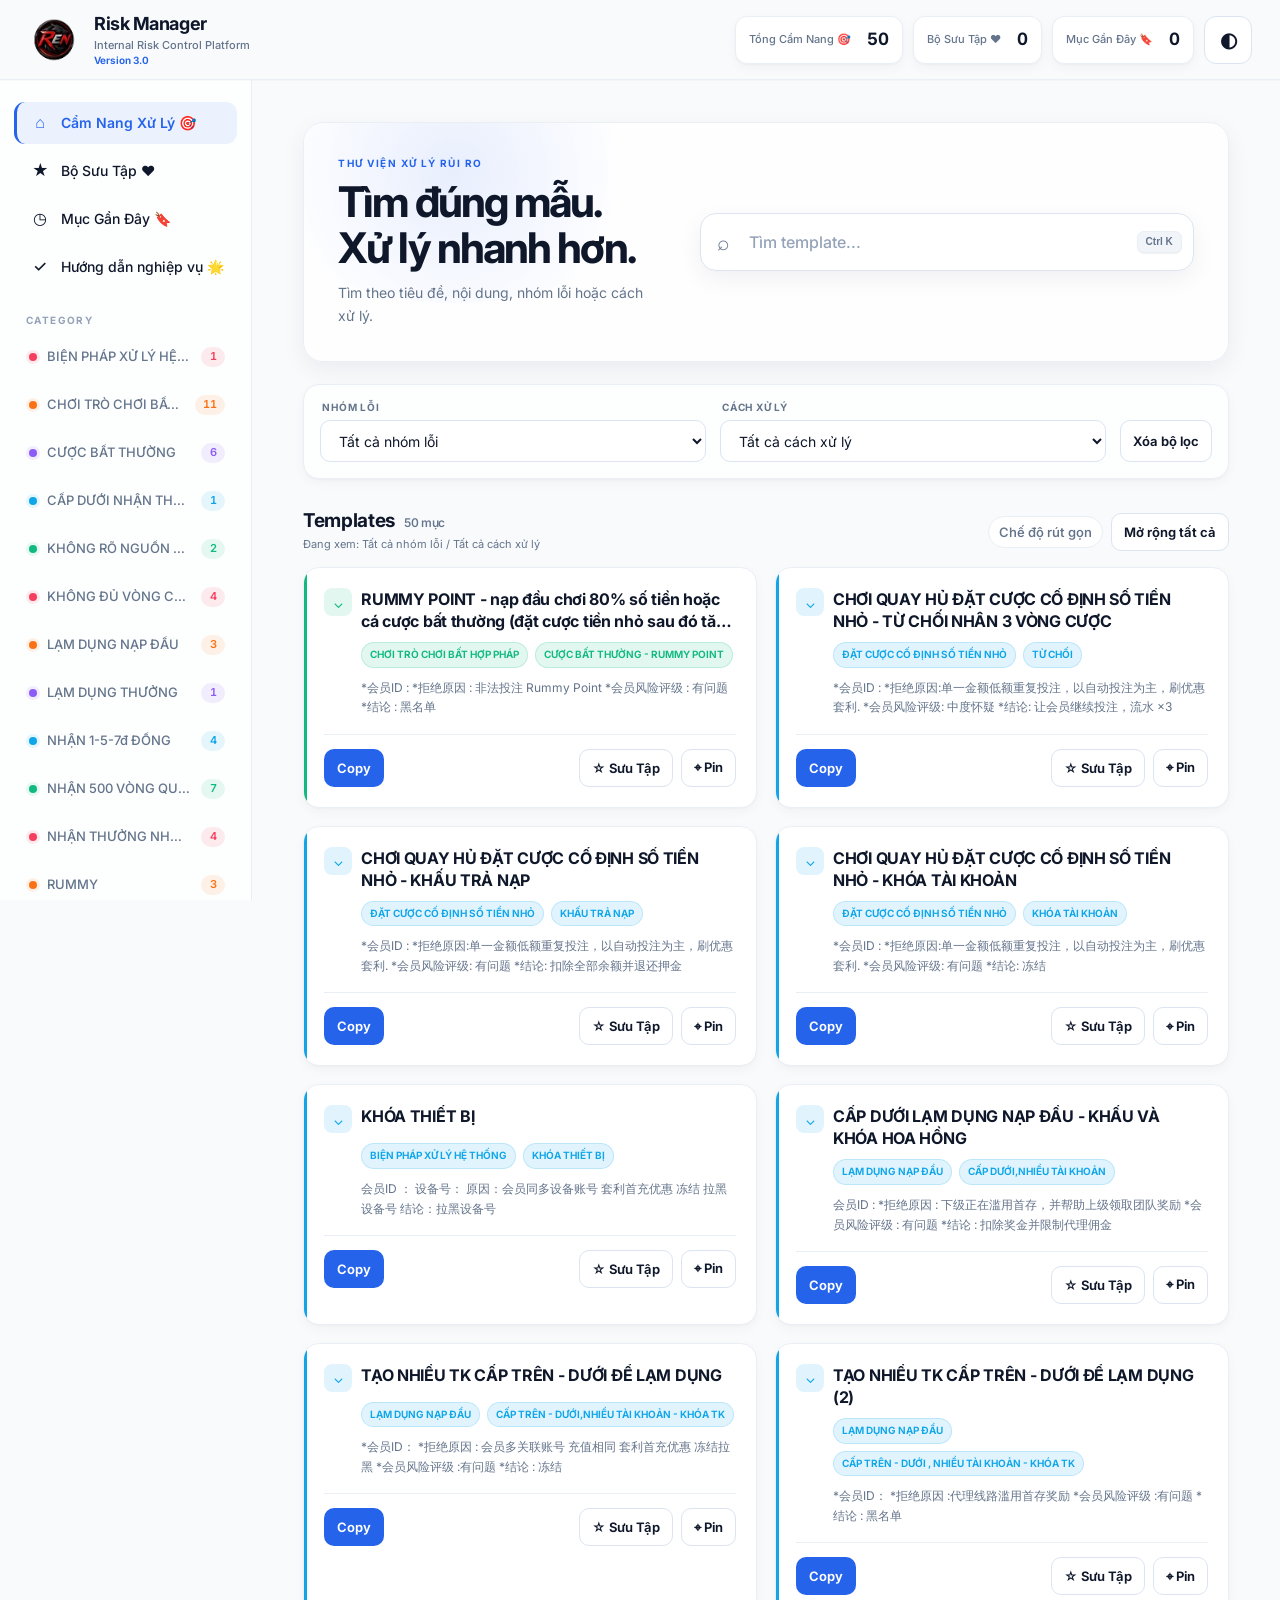
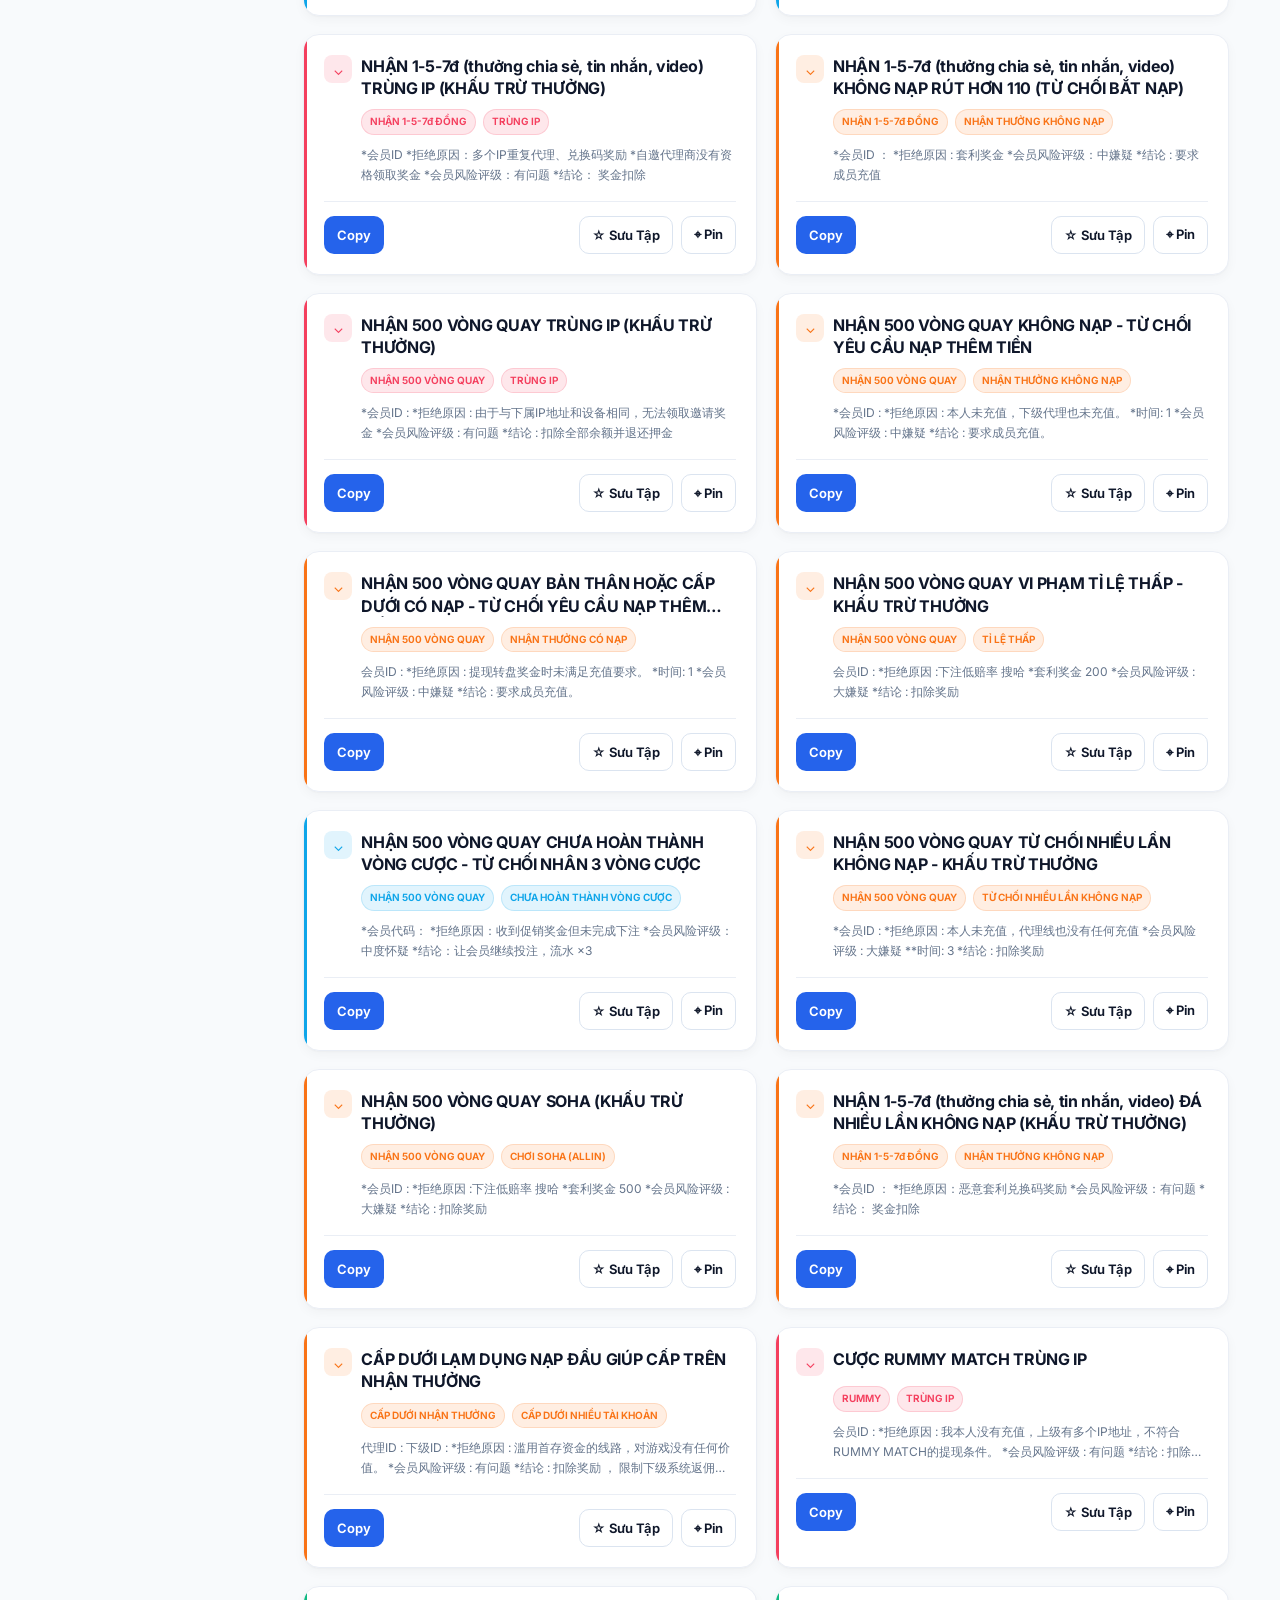
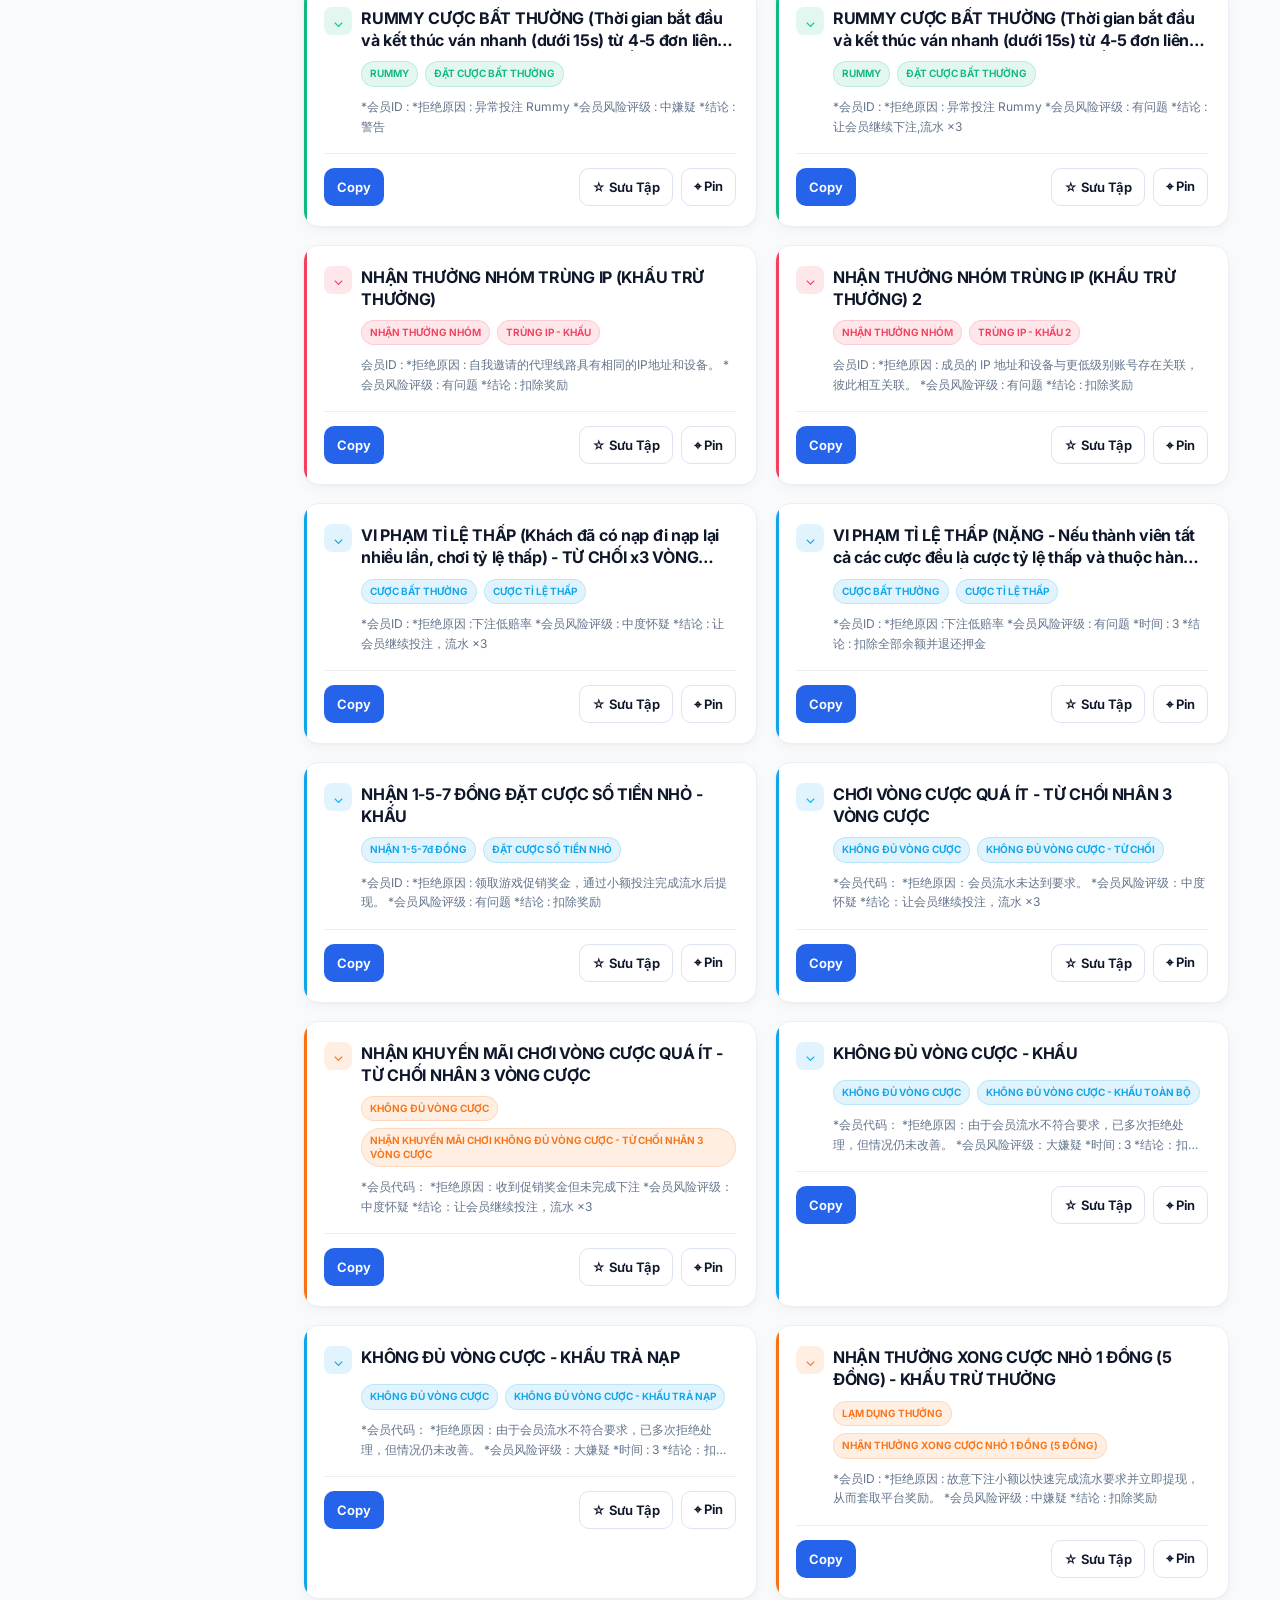
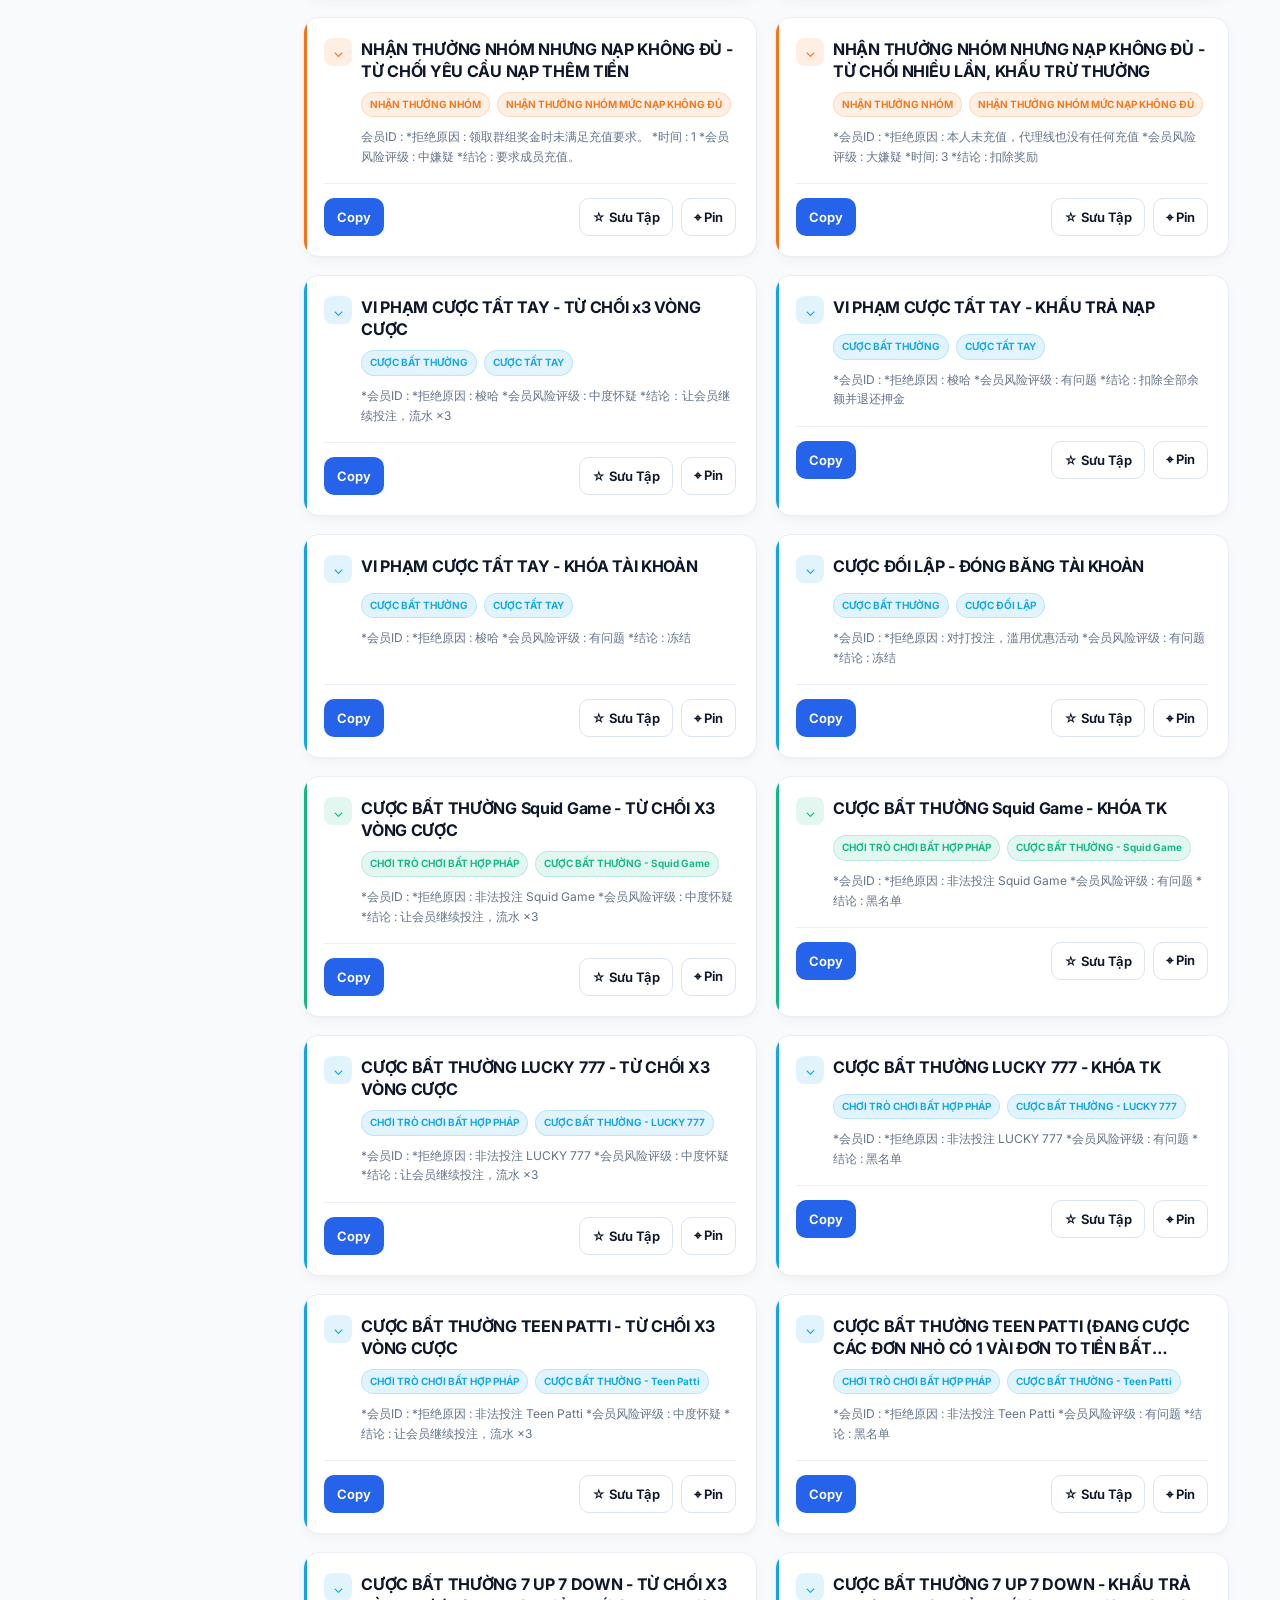
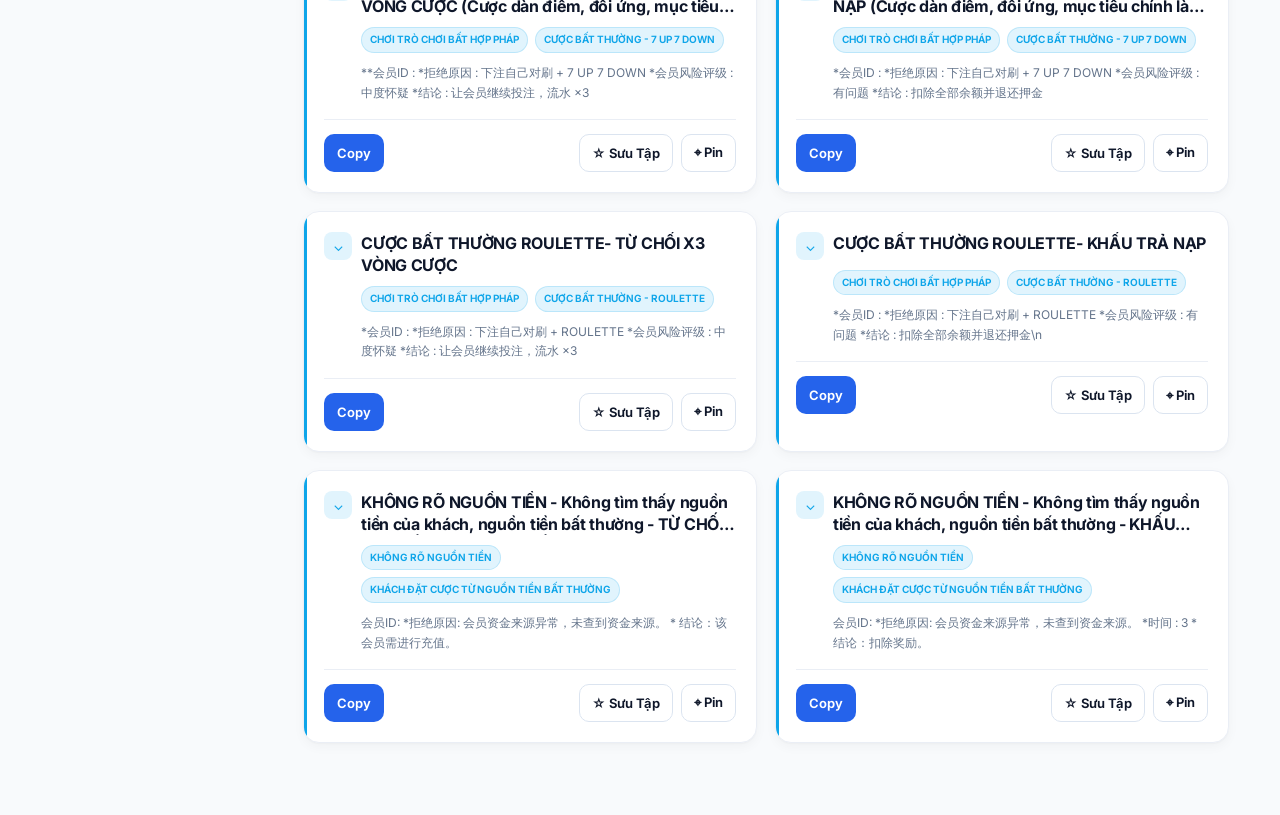
==== commit d57978ea: "Update dashboard.html" ====
--- a/dashboard.html
+++ b/dashboard.html
@@ -3110,6 +3110,287 @@
         animation-duration: .01ms !important;
         animation-iteration-count: 1 !important;
         transition-duration: .01ms !important;
+      }
+    }
+
+    /* =========================================================
+       CROSS-BROWSER RENDERING SAFETY
+       Prevent black/blank compositor layers on older GPUs,
+       forced browser dark mode and partial CSS feature support.
+       ========================================================= */
+    html[data-theme="light"] {
+      color-scheme: light;
+      background-color: var(--bg, #f8fafc);
+    }
+
+    html[data-theme="dark"] {
+      color-scheme: dark;
+      background-color: var(--bg, #0b1220);
+    }
+
+    body {
+      color: var(--text, #0f172a);
+      background-color: var(--bg, #f8fafc);
+      filter: none;
+      mix-blend-mode: normal;
+    }
+
+    body::before {
+      display: none;
+      filter: none;
+      mix-blend-mode: normal;
+    }
+
+    .app-header,
+    .sidebar,
+    .hero,
+    .filter-bar,
+    .page-heading,
+    .toast {
+      filter: none;
+      mix-blend-mode: normal;
+      backdrop-filter: none;
+      -webkit-backdrop-filter: none;
+    }
+
+    .hero::before,
+    .hero::after {
+      filter: none;
+      mix-blend-mode: normal;
+    }
+
+    .card,
+    .sticky-item {
+      color: var(--text, #0f172a);
+      background-color: var(--bg-soft, #ffffff);
+      background-image: none;
+      opacity: 1;
+      visibility: visible;
+      filter: none;
+      mix-blend-mode: normal;
+      backdrop-filter: none;
+      -webkit-backdrop-filter: none;
+      backface-visibility: visible;
+      will-change: auto;
+      animation: none;
+      transform: none;
+    }
+
+    html[data-theme="light"] .card,
+    html[data-theme="light"] .sticky-item {
+      color: var(--text, #0f172a);
+      background-color: var(--bg-soft, #ffffff);
+      border-color: var(--border, #e2e8f0);
+    }
+
+    html[data-theme="dark"] .card,
+    html[data-theme="dark"] .sticky-item {
+      color: var(--text, #f1f5f9);
+      background-color: var(--bg-soft, #111c2f);
+      border-color: var(--border, #263245);
+    }
+
+    .card:hover,
+    .sticky-item:hover {
+      background-color: var(--bg-soft, #ffffff);
+      background-image: none;
+      border-color: var(--border-2, #bfdbfe);
+      box-shadow:
+        0 18px 42px rgba(37, 99, 235, .12),
+        0 8px 20px rgba(15, 23, 42, .08);
+      filter: none;
+      transform: none;
+    }
+
+    html[data-theme="dark"] .card:hover,
+    html[data-theme="dark"] .sticky-item:hover {
+      background-color: var(--bg-soft, #111c2f);
+      border-color: var(--border-2, #3b82f6);
+      box-shadow:
+        0 18px 42px rgba(37, 99, 235, .18),
+        0 8px 20px rgba(0, 0, 0, .24);
+    }
+
+    .card::before,
+    .sticky-item::before {
+      background-color: var(--tone, var(--accent, #2563eb));
+      opacity: 1;
+      filter: none;
+      mix-blend-mode: normal;
+    }
+
+    .card[data-tone="red"],
+    .sticky-item[data-tone="red"] {
+      --tone: #f43f5e;
+      --tone-soft: rgba(244, 63, 94, .12);
+    }
+
+    .card[data-tone="orange"],
+    .sticky-item[data-tone="orange"] {
+      --tone: #f97316;
+      --tone-soft: rgba(249, 115, 22, .12);
+    }
+
+    .card[data-tone="purple"],
+    .sticky-item[data-tone="purple"] {
+      --tone: #8b5cf6;
+      --tone-soft: rgba(139, 92, 246, .12);
+    }
+
+    .card[data-tone="gray"],
+    .sticky-item[data-tone="gray"] {
+      --tone: #64748b;
+      --tone-soft: rgba(100, 116, 139, .12);
+    }
+
+    .card[data-tone="green"],
+    .sticky-item[data-tone="green"] {
+      --tone: #10b981;
+      --tone-soft: rgba(16, 185, 129, .12);
+    }
+
+    .card[data-tone="blue"],
+    .sticky-item[data-tone="blue"],
+    .card:not([data-tone]),
+    .sticky-item:not([data-tone]) {
+      --tone: #0ea5e9;
+      --tone-soft: rgba(14, 165, 233, .12);
+    }
+
+    .card .title,
+    .sticky-item-title {
+      color: var(--text, #0f172a);
+      -webkit-text-fill-color: currentColor;
+      opacity: 1;
+      visibility: visible;
+      filter: none;
+      mix-blend-mode: normal;
+    }
+
+    html[data-theme="dark"] .card .title,
+    html[data-theme="dark"] .sticky-item-title {
+      color: var(--text, #f1f5f9);
+      -webkit-text-fill-color: currentColor;
+    }
+
+    .card-preview,
+    .content,
+    .sticky-item-content,
+    .results-title {
+      color: var(--muted, #64748b);
+      -webkit-text-fill-color: currentColor;
+      visibility: visible;
+      filter: none;
+      mix-blend-mode: normal;
+    }
+
+    html[data-theme="dark"] .card-preview,
+    html[data-theme="dark"] .content,
+    html[data-theme="dark"] .sticky-item-content,
+    html[data-theme="dark"] .results-title {
+      color: var(--muted, #a3afc2);
+    }
+
+    .tag,
+    .chev,
+    .sticky-chevron,
+    .copy-label {
+      color: var(--tone, var(--accent, #2563eb));
+      -webkit-text-fill-color: currentColor;
+      filter: none;
+      mix-blend-mode: normal;
+    }
+
+    .tag,
+    .chev,
+    .sticky-chevron {
+      background-color: var(--tone-soft, var(--accent-soft, rgba(37, 99, 235, .10)));
+      background-image: none;
+    }
+
+    .copy-block {
+      color: var(--text, #0f172a);
+      background-color: var(--panel-2, #f8fafc);
+      background-image: none;
+      opacity: 1;
+      visibility: visible;
+      filter: none;
+      mix-blend-mode: normal;
+      backdrop-filter: none;
+      -webkit-backdrop-filter: none;
+      transform: none;
+    }
+
+    html[data-theme="dark"] .copy-block {
+      color: var(--text, #f1f5f9);
+      background-color: var(--panel-2, #172337);
+    }
+
+    .copy-block:hover {
+      background-color: var(--panel-2, #f8fafc);
+      background-image: none;
+      border-color: var(--border-2, #bfdbfe);
+      box-shadow:
+        0 10px 24px rgba(37, 99, 235, .10),
+        0 3px 10px rgba(15, 23, 42, .05);
+      filter: none;
+      transform: none;
+    }
+
+    html[data-theme="dark"] .copy-block:hover {
+      background-color: var(--panel-2, #172337);
+      border-color: var(--border-2, #3b82f6);
+    }
+
+    .ui-motion-content {
+      will-change: auto;
+      backface-visibility: visible;
+      filter: none;
+      mix-blend-mode: normal;
+      backdrop-filter: none;
+      -webkit-backdrop-filter: none;
+    }
+
+    .card[data-open="1"] > .ui-motion-content,
+    .sticky-item[data-open="1"] > .ui-motion-content {
+      display: grid !important;
+      max-height: none !important;
+      opacity: 1 !important;
+      visibility: visible !important;
+      filter: none !important;
+      transform: none !important;
+      will-change: auto !important;
+    }
+
+    @supports not (color: color-mix(in srgb, red, blue)) {
+      .card:hover,
+      .sticky-item:hover,
+      .copy-block:hover {
+        border-color: var(--border-2, #bfdbfe);
+      }
+
+      .tag {
+        border-color: var(--border, #dbeafe);
+      }
+    }
+
+    @media (forced-colors: active) {
+      .card,
+      .sticky-item,
+      .copy-block {
+        color: CanvasText;
+        background: Canvas;
+        border-color: CanvasText;
+        forced-color-adjust: auto;
+      }
+
+      .card .title,
+      .sticky-item-title,
+      .card-preview,
+      .content,
+      .sticky-item-content {
+        color: CanvasText;
+        -webkit-text-fill-color: CanvasText;
       }
     }
   </style>
@@ -4084,18 +4365,87 @@
 initTheme();
 loadSticky();
 loadRecent();
-initializeWithData(DEFAULT_DATA);
-
-rulesData = Array.isArray(window.RULES_DATA) ? window.RULES_DATA : [];
-renderRules();
-
-fetch('./data.json', { cache: 'no-store' })
-  .then(r => {
-    if (!r.ok) throw new Error('data.json not found');
-    return r.json();
-  })
-  .then(arr => initializeWithData(arr))
-  .catch(() => {});
+
+const DATA_URL = new URL('./data.json', document.baseURI).href;
+const RULES_URL = new URL('./rules.js', document.baseURI).href;
+
+async function fetchArrayFile(url, fileName) {
+  const response = await fetch(url, { cache: 'no-store' });
+  if (!response.ok) {
+    throw new Error(`${fileName} HTTP ${response.status}`);
+  }
+
+  const value = await response.json();
+  if (!Array.isArray(value)) {
+    throw new Error(`${fileName} phải chứa một JSON array`);
+  }
+
+  return value;
+}
+
+function parseRulesSource(source) {
+  const text = String(source || '').replace(/^\uFEFF/, '').trim();
+  const arrayStart = text.indexOf('[');
+  const arrayEnd = text.lastIndexOf(']');
+
+  if (arrayStart < 0 || arrayEnd <= arrayStart) {
+    throw new Error('rules.js không chứa dữ liệu dạng array');
+  }
+
+  const value = JSON.parse(text.slice(arrayStart, arrayEnd + 1));
+  if (!Array.isArray(value)) {
+    throw new Error('rules.js phải chứa một array');
+  }
+
+  return value;
+}
+
+async function loadRulesFile() {
+  if (Array.isArray(window.RULES_DATA) && window.RULES_DATA.length) {
+    return window.RULES_DATA;
+  }
+
+  const response = await fetch(RULES_URL, { cache: 'no-store' });
+  if (!response.ok) {
+    throw new Error(`rules.js HTTP ${response.status}`);
+  }
+
+  return parseRulesSource(await response.text());
+}
+
+async function initializeApplication() {
+  const [dataResult, rulesResult] = await Promise.allSettled([
+    fetchArrayFile(DATA_URL, 'data.json'),
+    loadRulesFile()
+  ]);
+
+  const loadedData = dataResult.status === 'fulfilled' && dataResult.value.length
+    ? dataResult.value
+    : DEFAULT_DATA.slice();
+
+  rulesData = rulesResult.status === 'fulfilled'
+    ? rulesResult.value
+    : [];
+
+  initializeWithData(loadedData);
+  renderRules();
+
+  const loadErrors = [];
+  if (dataResult.status === 'rejected') {
+    console.error('[Risk Manager] Không tải được data.json:', dataResult.reason);
+    loadErrors.push('data.json');
+  }
+  if (rulesResult.status === 'rejected') {
+    console.error('[Risk Manager] Không tải được rules.js:', rulesResult.reason);
+    loadErrors.push('rules.js');
+  }
+
+  if (loadErrors.length) {
+    showToast(`Không tải được ${loadErrors.join(' và ')}`);
+  }
+}
+
+initializeApplication();
 </script>
 
 <script>
